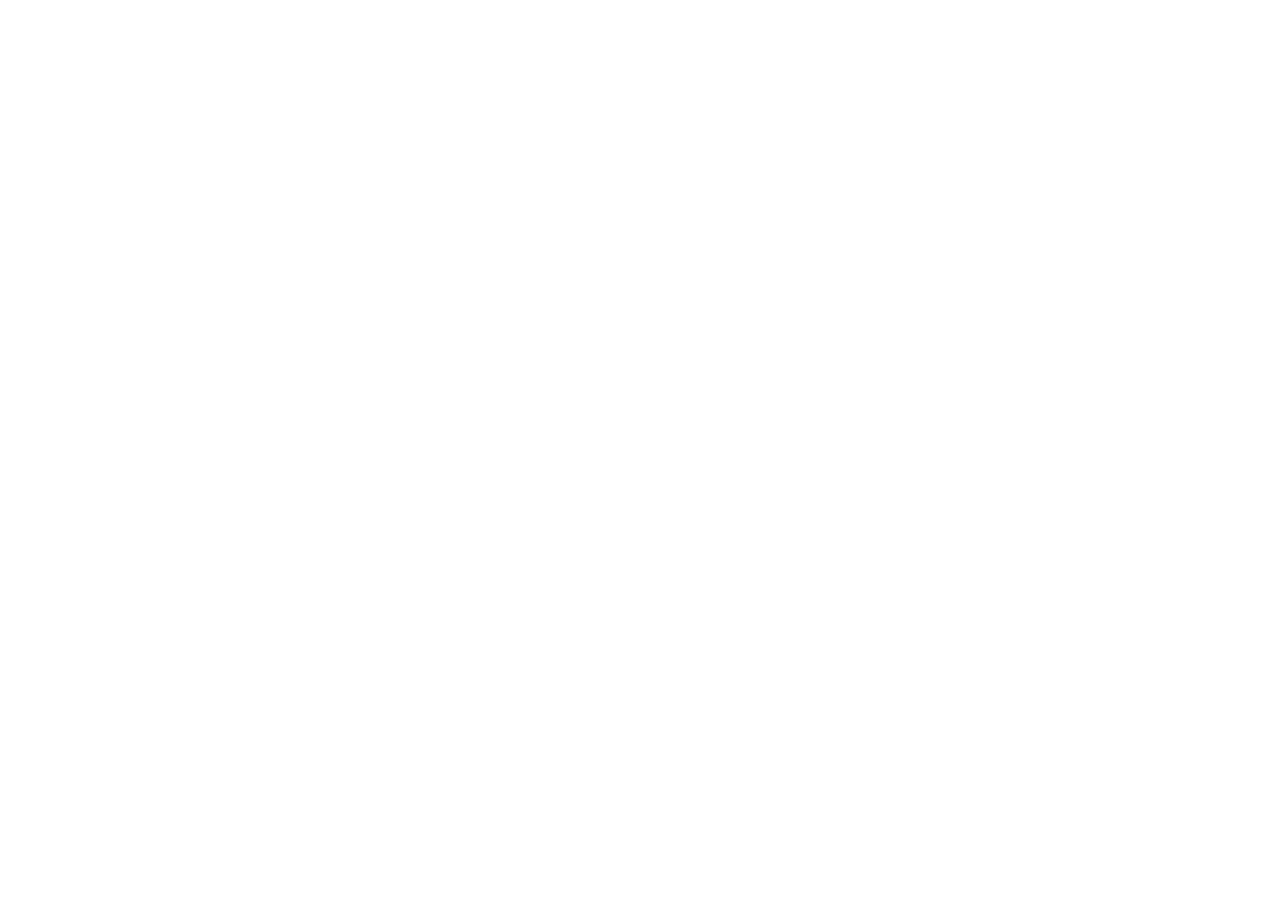
==== index.html @ ff3007a9 "adding css" ====
<!DOCTYPE html>
<html lang="en">
<head>
    <meta charset="UTF-8">
    <meta http-equiv="X-UA-Compatible" content="IE=edge">
    <meta name="viewport" content="width=device-width, initial-scale=1.0">
    <title>Landing</title>
    <link rel="stylesheet" href="style.css">
</head>
<body>
<!-- Section 1






































 -->

 <!-- Section 2




















































  -->
</body>
</html>
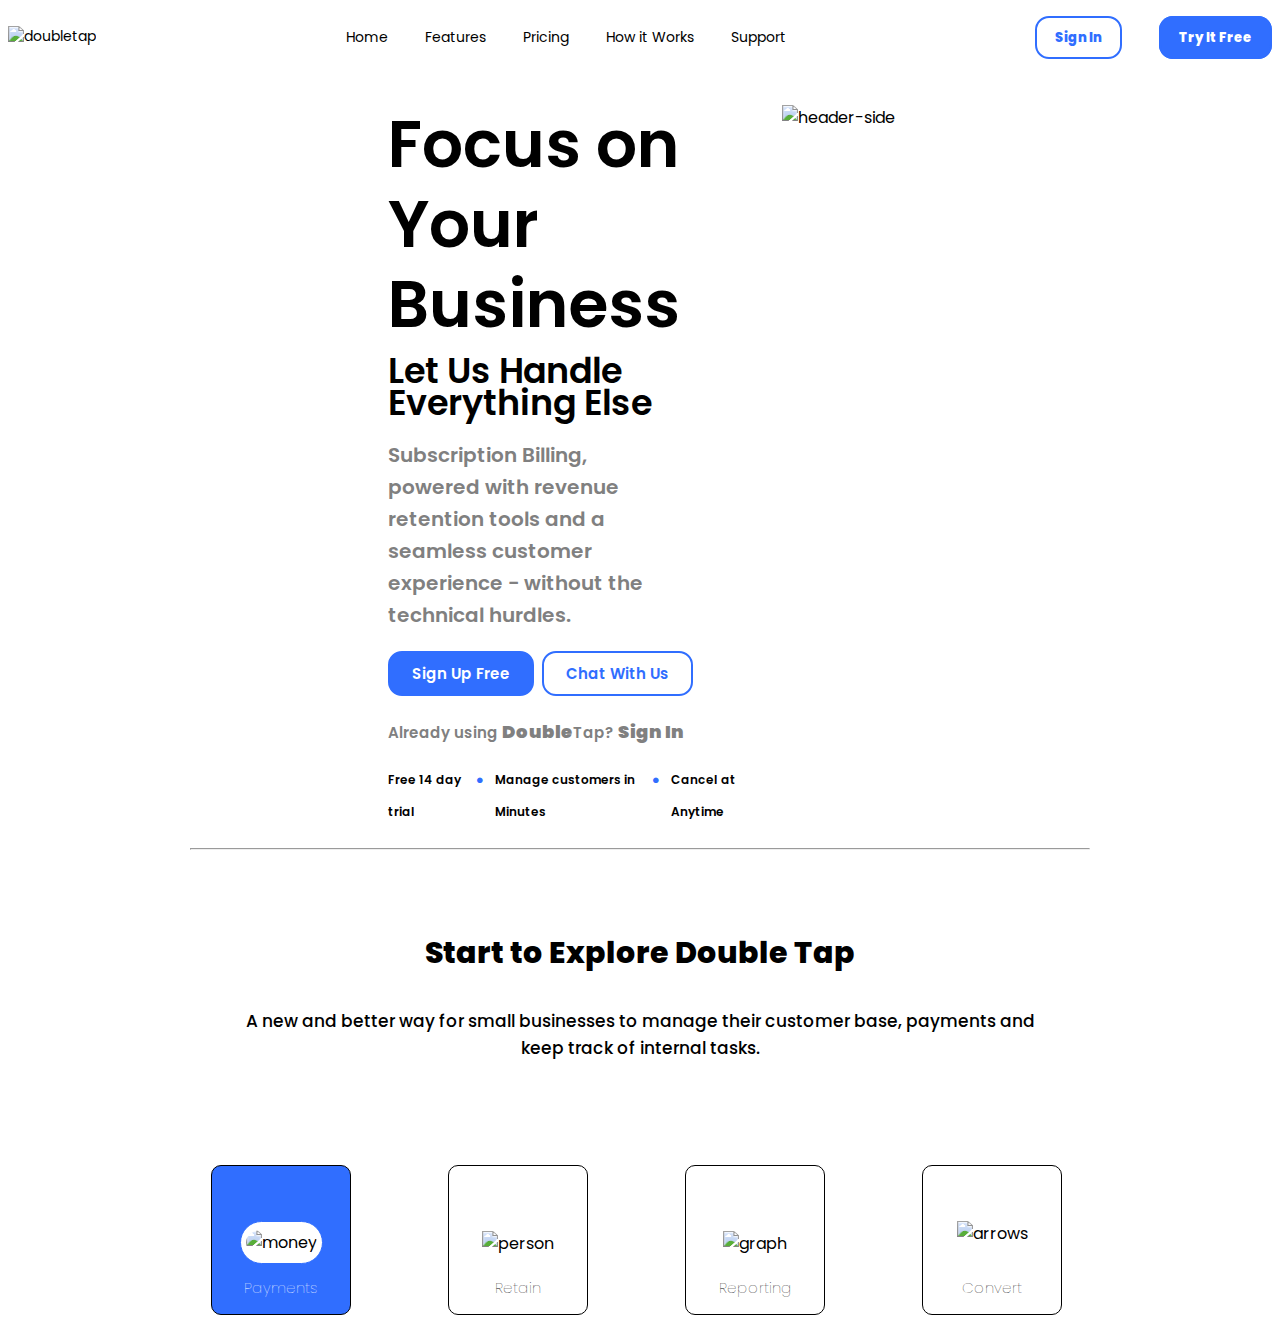
==== commit de80daf5: "Merge branch 'main' of https://github.com/AustinKobie/double_tap_crm" ====
--- a/index.html
+++ b/index.html
@@ -5,50 +5,73 @@
     <meta http-equiv="X-UA-Compatible" content="IE=edge">
     <meta name="viewport" content="width=device-width, initial-scale=1.0">
     <title>Landing</title>
-    <link rel="stylesheet" href="style.css">
+    <link rel="stylesheet" href="./main.css">
+    <link rel="preconnect" href="https://fonts.googleapis.com">
+    <link rel="preconnect" href="https://fonts.gstatic.com" crossorigin>
+    <link href="https://fonts.googleapis.com/css2?family=Poppins&display=swap" rel="stylesheet">
 </head>
 <body>
-<!-- Section 1
-
-
-
-
-
-
-
-
-
-
-
-
-
-
-
-
-
-
-
-
-
-
-
-
-
-
-
-
-
-
-
-
-
-
-
-
-
-
- -->
-
+    <header>
+        <ul class="nav-links nav-right">
+            <a href="#"><img src="./images_main/Logo.png" alt="doubletap"></a>
+        </ul>
+        <ul class="nav-links nav-center">
+            <li><a href="#">Home</a></li>
+            <li><a href="#">Features</a></li>
+            <li><a href="#">Pricing</a></li>
+            <li><a href="#">How it Works</a></li>
+            <li><a href="#">Support</a></li>
+        </ul>
+        <ul class="nav-links nav-right">
+            <li><a class ="btn btn2" href="./signin.html">Sign In</a></li>
+            <li><a class ="btn btn1" href="./signup.html">Try It Free</a></li>
+        </ul>
+    </header>
+        <section class="hero">
+            <div class="hero-content">
+                <h1>Focus on <br> Your Business</h1>
+                <p>Let Us Handle Everything Else</p>
+                <p class="sub">Subscription Billing, powered with revenue retention tools and a seamless customer experience - without the technical hurdles.</p>
+                <div class="btn-row">
+                    <a href="./signup.html" class="btn btn-dark">Sign Up Free</a>
+                    <a href="#" class="btn btn-white">Chat With Us</a>
+                </div>
+                <span>Already using</span>
+                <span class="double">Double<span>Tap?</span></span>
+                <a class="in" href="./signin.html">Sign In</a>
+                <div>
+                    <span class="free14">Free 14 day trial<span class="balls">&#x2022;</span>Manage customers in Minutes<span class="balls">&#x2022;</span>Cancel at Anytime</span>
+                </div>
+            </div>
+            <div class="hero-image">
+                <img src="./images_main/Header-Side.png" alt="header-side">
+            </div>
+        </section>
+        <hr class="linebreak">
+        <section class="features">
+            <div class="features-content">
+                <h2>Start to Explore Double Tap</h2>
+                <p>A new and better way for small businesses to manage their customer base, payments and keep track of internal tasks.</p>
+            </div>
+            <div class="features-cards">
+                <div class="features-card money">
+                    <img src="./images_main/Page-1.png" alt="money">
+                    <h3>Payments</h3>
+                </div>
+                <div class="features-card person">
+                    <img src="./images_main/Page-1.png" alt="person">
+                    <h3>Retain</h3>
+                </div>
+                <div class="features-card graph">
+                    <img src="./images_main/layer1.png" alt="graph">
+                    <h3>Reporting</h3>
+                </div>
+                <div class="features-card arrows">
+                    <img src="./images_main/upanddown opposite sidebyside updown directions two arrows.png" alt="arrows">
+                    <h3>Convert</h3>
+                </div>
+            </div>
+        </section>
  <!-- Section 2
 
 
--- a/main.css
+++ b/main.css
@@ -0,0 +1,308 @@
+*{
+    box-sizing: border-box;
+}
+
+/* 
+*Start Global Styling
+*/
+body{
+    font-family: 'Poppins', sans-serif;
+}
+
+a{
+    text-decoration: none;
+}
+
+img{
+    max-width: 100%;
+}
+
+.btn{
+    padding: 13px 22px;
+    font-size: 15px;
+    line-height: 15px;
+    font-weight: 600;
+    color: #306EFF;
+    border-radius: 14px;
+    border: 2px solid #306EFF;
+}
+
+.btn-dark{
+    background-color: #306EFF;
+    border-color: #306EFF;
+    color: #ffff;
+}
+/* 
+*End Global Styling
+*/
+
+ /* 
+ * Start Header Styling
+ */
+header{
+    display: flex;
+    align-items: center;
+    justify-content: space-between;
+    max-width: 1277px;
+    margin: 0 auto;
+}
+
+.nav-links{
+    display: flex;
+    padding-left: 0;
+    list-style-type: none;
+    gap: 37px;
+}
+
+.nav-links a{
+    font-size: 14px;
+    font-weight: 400;
+    line-height: 21px;
+    color: black;
+}
+
+.nav-links .btn{
+    font-size: 13px;
+    padding: 10px 18px;
+
+}
+
+.nav-links .btn1{
+    background-color: #306EFF;
+    color: white;
+    font-weight: 800;
+}
+
+.nav-links .btn2{
+    background-color: white;
+    color: #306EFF;
+    font-weight: 800;
+}
+/* 
+ * End Header Styling
+ */
+
+ /* 
+ * Start Hero Styling
+*/
+
+.hero{
+    max-width: 100%;
+    margin: 40px auto;
+    margin-left: 80px;
+    margin-bottom: 0px;
+    padding: 0px 200px 0px 300px;
+    display: flex;
+    align-items: top;
+    gap: 0px;
+}
+
+.hero-content{
+    max-width: 100%;
+}
+
+.hero h1{
+    font-size: 65px;
+    font-weight: 600;
+    line-height: 80px;
+    color: black;
+    margin-bottom: 10px;
+    margin-top: 0px;
+}
+
+.hero p{
+    font-size: 35px;
+    font-weight: 600;
+    line-height: 32px;
+    color: black;
+    margin-bottom: 20px;
+    margin-top: 0;
+    margin-right: 0px;
+}
+
+.hero .sub{
+    font-size: 20px;
+    font-weight: 600;
+    line-height: 32px;
+    color: grey;
+    margin: 0px 100px 20px 0px;
+}
+
+span {
+    font-size: 15px;
+    font-weight: 600;
+    line-height: 32px;
+    color: grey;
+    margin-bottom: 20px;
+    margin-top: 0;
+}
+
+.hero .double{
+    font-size: 18px;
+    font-weight: 900;
+    line-height: 32px;
+    color: grey;
+    margin-bottom: 20px;
+    margin-top: 0;
+    margin-right: 0px;
+    padding-right: 0px;
+}
+
+.hero .in{
+    font-size: 18px;
+    font-weight: 900;
+    line-height: 32px;
+    color: grey;
+    margin-bottom: 20px;
+    margin-top: 0;
+}
+
+.hero .btn-row{
+    display: flex;
+    gap: 8px;
+    margin-bottom: 20px;
+}
+
+.hero-image{
+    max-width: 100%;
+    width: 900px;
+    margin-right: 40px;
+}
+
+.hero .free14{
+    display: flex;
+    justify-content: flex-start;
+    text-decoration: none;
+    list-style-type: none;
+    margin-right: 20px;
+    font-size: 12px;
+    color: black;
+    margin-top: 15px;
+}
+
+.hero .balls{
+    color: #306EFF;
+    margin-right: 10px;
+    margin-left: 10px;
+    font-size: 20px;
+}
+@media (max-width: 1000px) {
+    .hero{
+        flex-direction: column-reverse;
+    }
+}
+/*
+ * End Hero Styling
+*/
+
+
+/* 
+* Start Features Styling
+*/
+.linebreak{
+    margin: auto;
+    width: 900px;
+    margin-bottom: 30px;
+}
+
+.features{
+    max-width: 1281px;
+    margin: 0 auto;
+}
+
+.features-content{
+    max-width: 800px;
+    margin: 69px auto 73px;
+}
+
+.features-content h2{
+    font-size: 30px;
+    line-height: 68px;
+    font-weight: 800;
+    color: black;
+    text-align: center;
+    margin-bottom: 21px;
+}
+.features-content p{
+    font-size: 17px;
+    line-height: 27px;
+    font-weight: 500;
+    text-align: center;
+    color: black;
+    max-width: 1000px;
+    margin: 0 auto;
+}
+
+.features-cards{
+    display: grid;
+    grid-template-columns: 1fr 1fr 1fr 1fr;
+    gap: 0px;
+    max-width: 75%;
+    margin: auto;
+}
+
+.features-card{
+    margin: 30px 45px 10px;
+    border-radius: 10px;
+    border: 1px solid black;
+    width: 140px;
+    height: 150px;
+    display: flex;
+    flex-direction: column;
+    align-items: center;
+    justify-content: flex-end;
+}
+
+.money{
+    background-color: #306EFF;
+}
+
+.person{
+    background-color: white;
+}
+
+.graph{
+    background-color: white;
+}
+
+.features-card h3{
+    font-size: 15px;
+    margin-top: 0px;
+    font-weight: 100;
+    color: black;
+    text-align: center;
+}
+
+.money h3 {
+    display: flex;
+    justify-content: center;
+    font-size: 15px;
+    color: white;
+    padding-top: 12px;
+}
+
+.features-card img {
+    padding-bottom: 20px;
+}
+
+.money img{
+    border: 1px solid #306EFF;
+    background-color: white;
+    padding: 8px 5px 8px 5px;
+    border-radius: 40px;
+}
+
+.arrows img{
+    margin-bottom: 10px;
+}
+
+
+@media (max-width: 400px) {
+    .features-cards{
+        display: flex;
+        flex-direction: column;
+    }
+}
+/* 
+* End Features Styling
+*/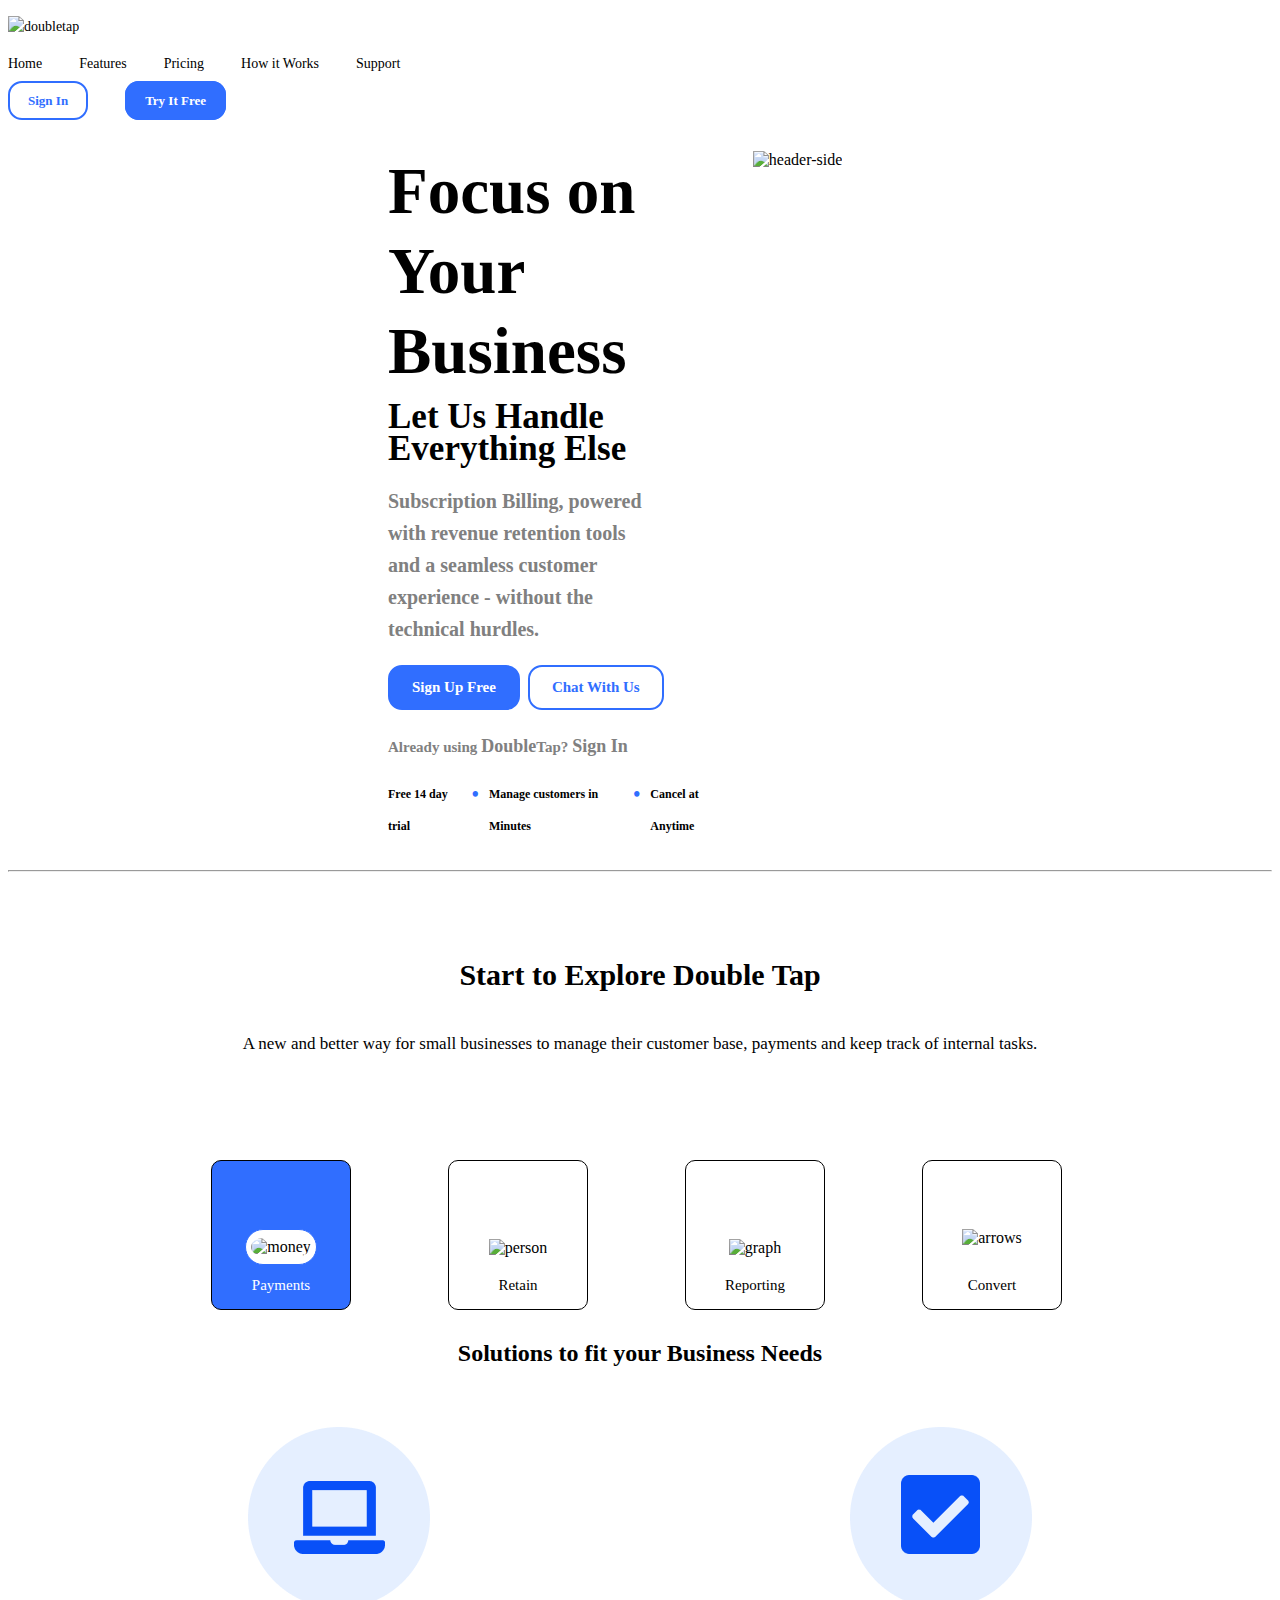
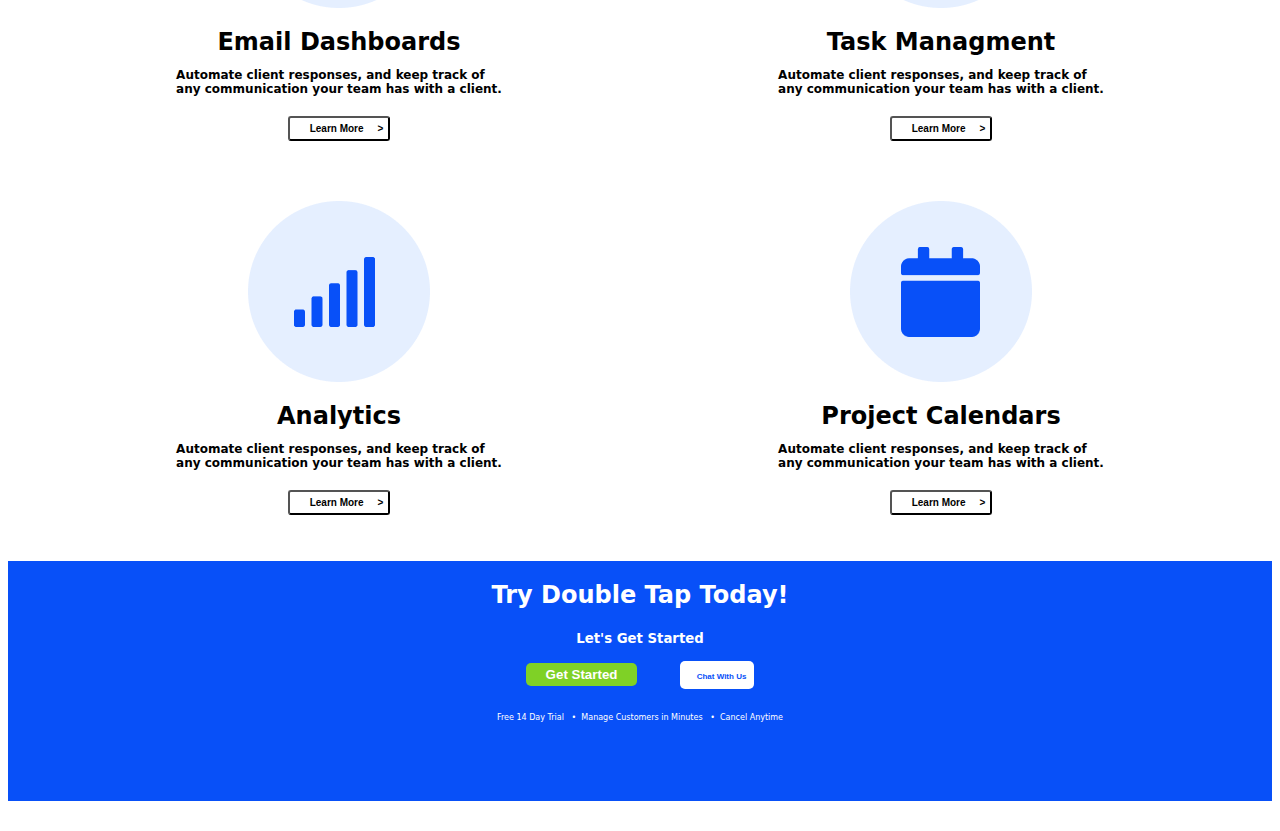
==== commit 451b5d99: "Merge pull request #2 from Hoytmelcher/main" ====
--- a/index.html
+++ b/index.html
@@ -1,15 +1,18 @@
 <!DOCTYPE html>
 <html lang="en">
+
 <head>
-    <meta charset="UTF-8">
-    <meta http-equiv="X-UA-Compatible" content="IE=edge">
-    <meta name="viewport" content="width=device-width, initial-scale=1.0">
-    <title>Landing</title>
-    <link rel="stylesheet" href="./main.css">
-    <link rel="preconnect" href="https://fonts.googleapis.com">
-    <link rel="preconnect" href="https://fonts.gstatic.com" crossorigin>
-    <link href="https://fonts.googleapis.com/css2?family=Poppins&display=swap" rel="stylesheet">
+  <meta charset="UTF-8">
+  <meta http-equiv="X-UA-Compatible" content="IE=edge">
+  <meta name="viewport" content="width=device-width, initial-scale=1.0">
+  <title>Landing</title>
+  <link rel="stylesheet" href="./main.css">
+  <link rel="stylesheet" href="https://cdnjs.cloudflare.com/ajax/libs/font-awesome/6.2.1/css/all.css" integrity="sha512-FA9cIbtlP61W0PRtX36P6CGRy0vZs0C2Uw26Q1cMmj3xwhftftymr0sj8/YeezDnRwL9wtWw8ZwtCiTDXlXGjQ==" crossorigin="anonymous" referrerpolicy="no-referrer" />
+  <link rel="preconnect" href="https://fonts.googleapis.com">
+  <link rel="preconnect" href="https://fonts.gstatic.com" crossorigin>
+  <link href="https://fonts.googleapis.com/css2?family=Poppins&display=swap" rel="stylesheet">
 </head>
+
 <body>
     <header>
         <ul class="nav-links nav-right">
@@ -74,7 +77,9 @@
         </section>
  <!-- Section 2
 
+ -->
 
+  <!-- Section 2
 
 
 
@@ -126,5 +131,67 @@
 
 
   -->
+<div class="lower-card">
+  <h2 class="solutions">Solutions to fit your Business Needs</h2>
+  <div class="card-grid">
+    <div class="card-item" class="item1">
+      <img src="./images_main/Vectorcomp.png" alt="" srcset="">
+        <h2>Email Dashboards</h2>
+        <p>Automate client responses, and keep track of <br> any communication your team has with a client.</p>
+        <button type="submit">Learn More &nbsp;&nbsp;&nbsp; ></button>
+      </source>
+    </div>
+    <div class="card-item" class="item2">
+      <img src="./images_main/Vectorcheck.png" alt="" srcset="">
+        <h2>Task Managment</h2>
+        <p>Automate client responses, and keep track of <br> any communication your team has with a client.</p>
+        <button type="submit">Learn More  &nbsp;&nbsp;&nbsp; ></button>
+      </source>
+    </div>
+    <div class="card-item" class="item3">
+      <img src="./images_main/Vectorbars.png" alt="" srcset="">
+        <h2>Analytics</h2>
+        <p>Automate client responses, and keep track of <br> any communication your team has with a client.</p>
+        <button type="submit" background-color="white">Learn More  &nbsp;&nbsp;&nbsp; ></button>
+      </source>
+    </div>
+    <div class="card-item" class="item4">
+      <img src="./images_main/Vectorcalendar.png" alt="" srcset="">
+        <h2>Project Calendars</h2>
+        <p>Automate client responses, and keep track of <br> any communication your team has with a client.</p>
+        <button type="submit">Learn More  &nbsp;&nbsp;&nbsp; ></button>
+      </source>
+    </div>
+  </div>
+</div>
+
+
+
+
+
+
+
+
+  <footer>
+    <div class="foot-box">
+      <h2 class="foot-element">Try Double Tap Today!</h2>
+      <h5 class="foot-element">Let's Get Started</h5>
+      <div>
+        <a class="foot-element" href="./signup.html">
+          <button class="get-started" type="submit">Get Started</button>
+        </a>
+        <a class="foot-element" href="#">
+          <button class="chat-us" type="submit"><i class="fa-solid fa-comment-dots"></i> &nbsp;&nbsp; Chat With Us</button>
+        </a>
+      </div>
+      <p class="foot-element">
+        <a href="#">Free 14 Day Trial &nbsp; &#x2022</a>
+        <a href="#">Manage Customers in Minutes &nbsp; &#x2022</a>
+        <a href="#">Cancel Anytime</a>
+      </p>
+      </ul>
+    </div>
+  </Footer>
 </body>
+
 </html>--- a/main.css
+++ b/main.css
@@ -2,7 +2,6 @@
     box-sizing: border-box;
 }
 
-/* 
 *Start Global Styling
 */
 body{
@@ -12,7 +11,6 @@
 a{
     text-decoration: none;
 }
-
 img{
     max-width: 100%;
 }
@@ -32,11 +30,7 @@
     border-color: #306EFF;
     color: #ffff;
 }
-/* 
-*End Global Styling
-*/
-
- /* 
+
  * Start Header Styling
  */
 header{
@@ -60,6 +54,10 @@
     line-height: 21px;
     color: black;
 }
+.nav-links .btn{
+    font-size: 13px;
+    padding: 10px 18px;
+}
 
 .nav-links .btn{
     font-size: 13px;
@@ -78,13 +76,6 @@
     color: #306EFF;
     font-weight: 800;
 }
-/* 
- * End Header Styling
- */
-
- /* 
- * Start Hero Styling
-*/
 
 .hero{
     max-width: 100%;
@@ -101,6 +92,11 @@
     max-width: 100%;
 }
 
+
+.hero-content{
+    max-width: 100%;
+}
+
 .hero h1{
     font-size: 65px;
     font-weight: 600;
@@ -195,8 +191,6 @@
  * End Hero Styling
 */
 
-
-/* 
 * Start Features Styling
 */
 .linebreak{
@@ -223,6 +217,7 @@
     text-align: center;
     margin-bottom: 21px;
 }
+
 .features-content p{
     font-size: 17px;
     line-height: 27px;
@@ -256,6 +251,17 @@
 .money{
     background-color: #306EFF;
 }
+.person{
+    background-color: white;
+}
+.graph{
+    background-color: white;
+}
+
+
+.money{
+    background-color: #306EFF;
+}
 
 .person{
     background-color: white;
@@ -285,6 +291,11 @@
     padding-bottom: 20px;
 }
 
+
+.features-card img {
+    padding-bottom: 20px;
+}
+
 .money img{
     border: 1px solid #306EFF;
     background-color: white;
@@ -296,6 +307,10 @@
     margin-bottom: 10px;
 }
 
+
+.arrows img{
+    margin-bottom: 10px;
+}
 
 @media (max-width: 400px) {
     .features-cards{
@@ -303,6 +318,153 @@
         flex-direction: column;
     }
 }
+
+
+
+body {
+    position: relative;
+    min-height: 100vh;
+}
+
+
+.solutions {
+    display: flex;
+    justify-content: center;
+}
+
+.card-grid {
+    display: grid;
+    grid-template-columns: 1fr 1fr;
+   grid-template-rows: auto;
+    justify-items: center;
+    margin: 30px;
+    padding-bottom: 16rem;
+}
+
+
+.card-item {
+    display: grid;
+    grid-template-columns: 1fr;
+    grid-template-rows: auto;
+    justify-items: center;
+    margin: 30px;
+    font-family: system-ui, -apple-system, BlinkMacSystemFont, 'Segoe UI', Roboto, Oxygen, Ubuntu, Cantarell, 'Open Sans', 'Helvetica Neue', sans-serif;
+
+}
+
+.card-item p {
+    font-size: 12px;
+    font-weight: 750;
+    margin-top: 2px;
+    padding-top: 2px;
+    margin-bottom: 20px;
+}
+
+.card-item h2 {
+    margin-bottom: 8px
+}
+
+.card-item button {
+    background-color: white;
+    font-size: 10px;
+    font-weight: 700;
+    padding: 5px;
+    padding-left: 20px;
+    border-radius: 3px;
+}
+
+
+
+
+@media (max-width:1000px) {
+    .card-grid {
+        display: grid;
+        grid-template-columns: 1fr;
+        grid-template-rows: auto;
+        justify-items: center;
+    }
+    
+    
+}
+
+
+
+
+
+
+
+
+
+
+
+
+
+
+
+footer {
+    background-color: #0850f8;
+    color: white;
+    position: absolute;
+    bottom: 0;
+    left: 0;
+    right: 0;
+    font-family: system-ui, -apple-system, BlinkMacSystemFont, 'Segoe UI', Roboto, Oxygen, Ubuntu, Cantarell, 'Open Sans', 'Helvetica Neue', sans-serif;
+    height: 15rem;
+}
+
+footer h2 {
+    padding: 0;
+    margin-bottom: 0px;
+}
+
+footer h5 {
+    padding: 0px;
+    margin-bottom: 15px;
+}
+
+
+footer a {
+    color: white;
+    text-decoration: none;
+    font-size: 8px;
+    font-weight: 100;
+}
+
+.foot-box {
+    display: flex;
+    justify-content: center;
+    align-items: center;
+    flex-direction: column;
+}
+
+.get-started {
+    background-color: #7fd126;
+    font-weight: 600;
+    color: white;
+    padding: 4px;
+    padding-left: 20px;
+    padding-right: 20px;
+    margin-right: 40px;
+    border-radius: 5px;
+    border: none;
+}
+
+.chat-us {
+    background-color: white;
+    color: #0850f8;
+    font-weight: 800;
+    font-size: 8px;
+    padding: 7px;
+    padding-right: 8px;
+    border-radius: 5px;
+    border: none;
+    padding-left: 10px;
+}
+
+.chat-us i{
+    font-size: 12px;
+}
+
 /* 
 * End Features Styling
-*/+*/
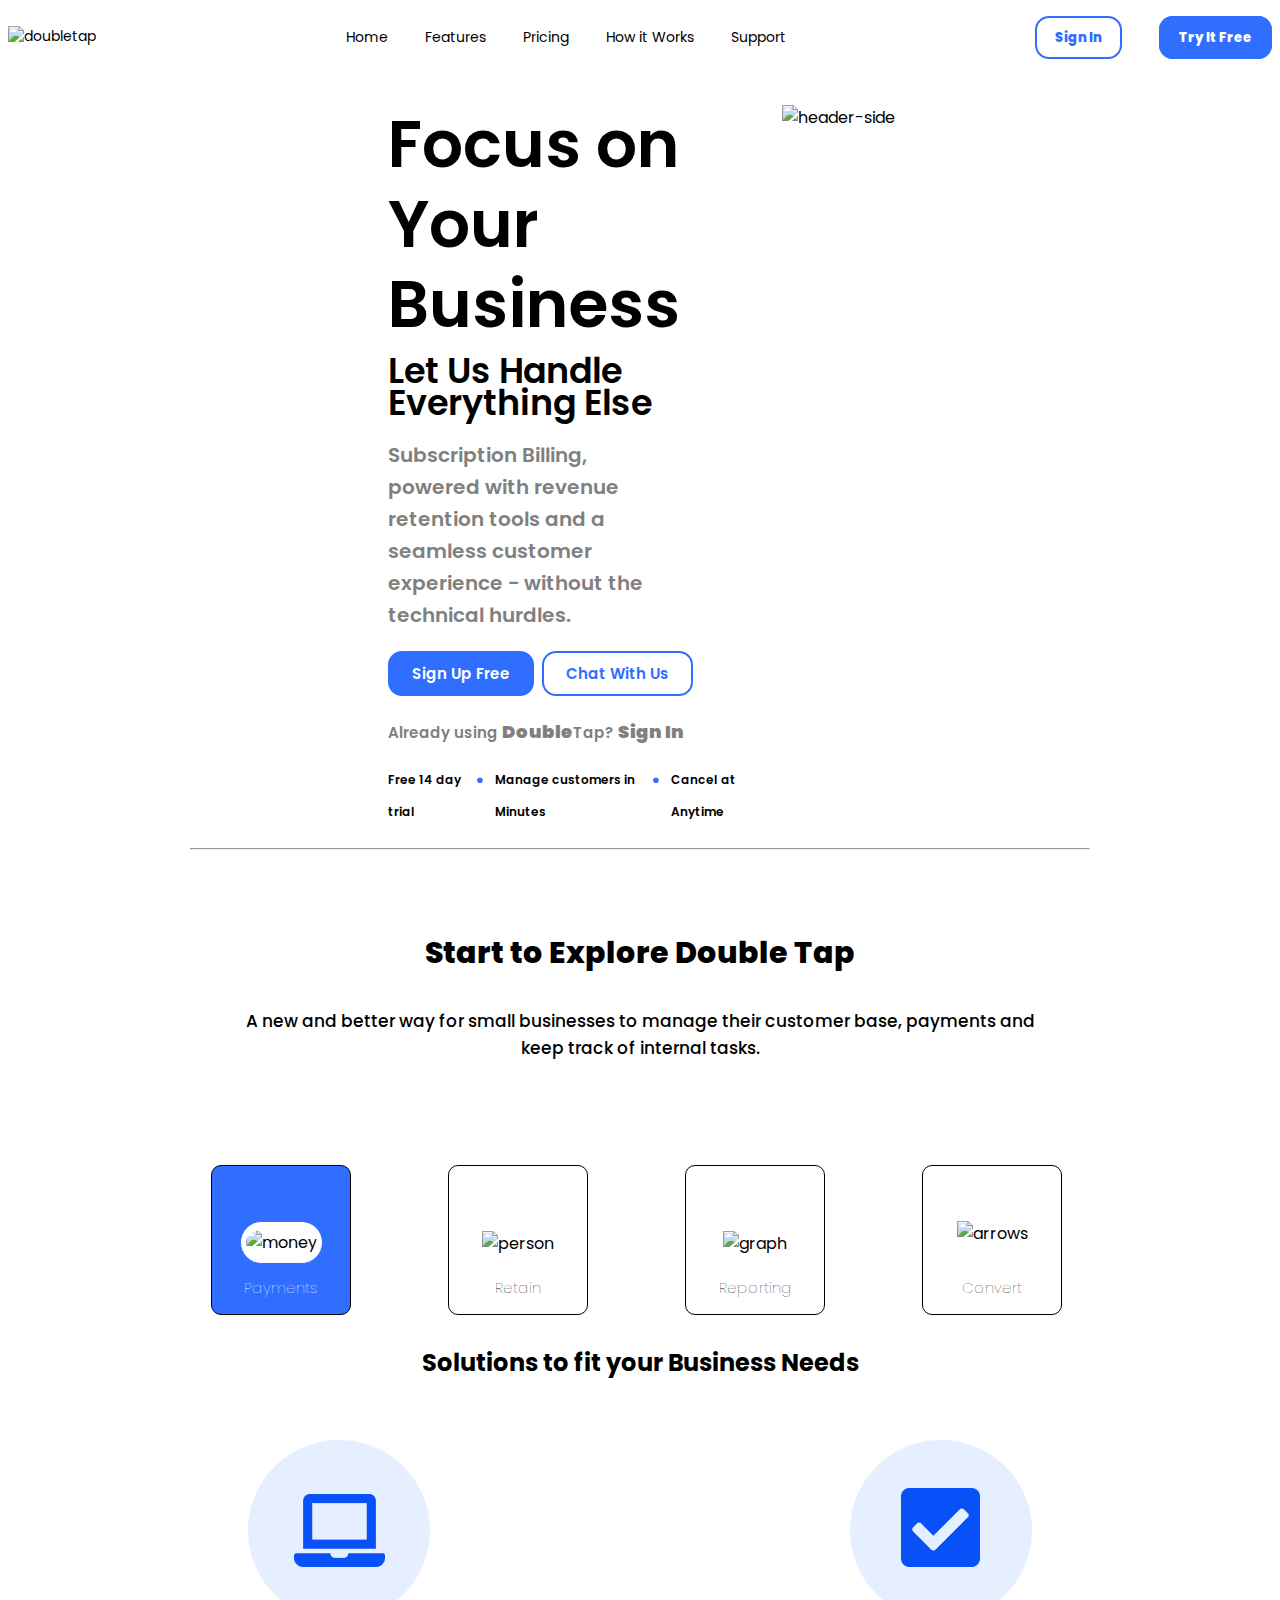
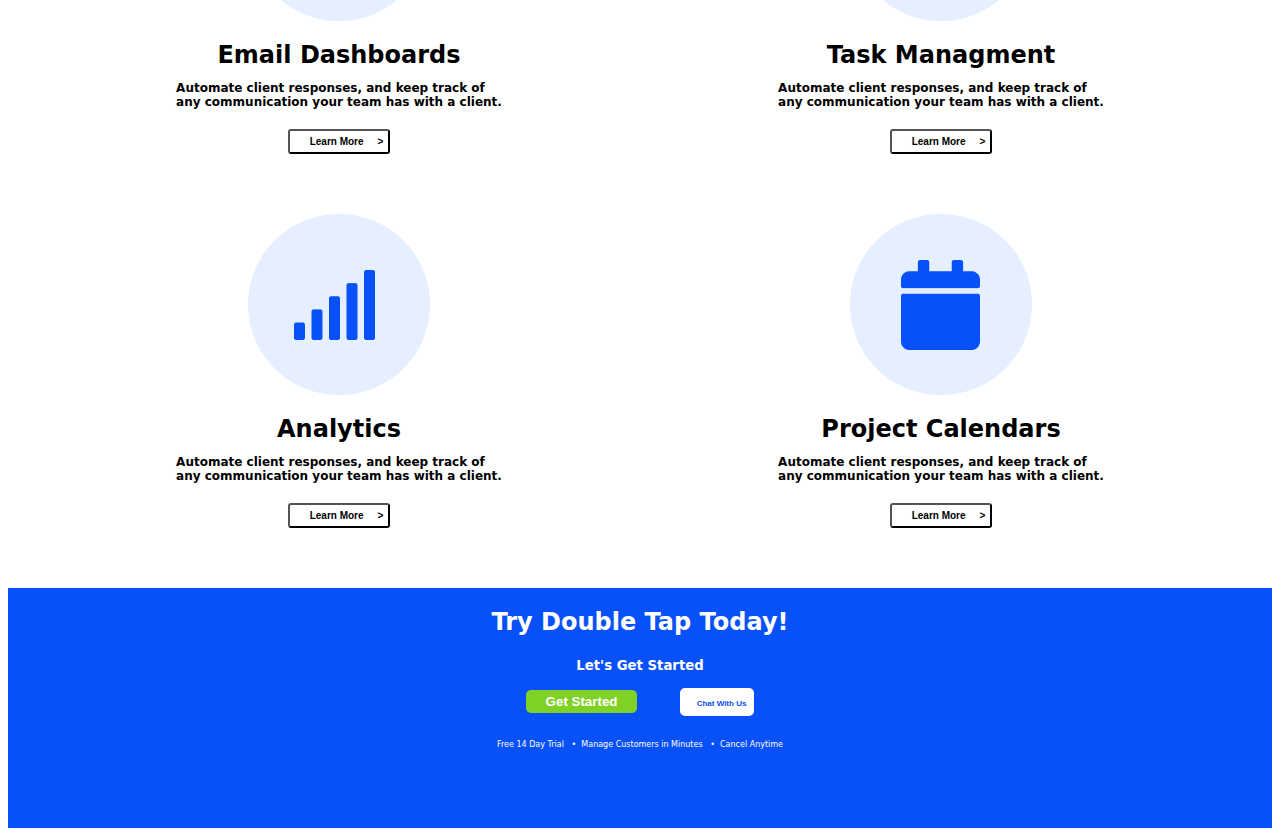
==== commit dc433348: "update_to_sigin_in" ====
--- a/index.html
+++ b/index.html
@@ -2,15 +2,17 @@
 <html lang="en">
 
 <head>
-  <meta charset="UTF-8">
-  <meta http-equiv="X-UA-Compatible" content="IE=edge">
-  <meta name="viewport" content="width=device-width, initial-scale=1.0">
-  <title>Landing</title>
-  <link rel="stylesheet" href="./main.css">
-  <link rel="stylesheet" href="https://cdnjs.cloudflare.com/ajax/libs/font-awesome/6.2.1/css/all.css" integrity="sha512-FA9cIbtlP61W0PRtX36P6CGRy0vZs0C2Uw26Q1cMmj3xwhftftymr0sj8/YeezDnRwL9wtWw8ZwtCiTDXlXGjQ==" crossorigin="anonymous" referrerpolicy="no-referrer" />
-  <link rel="preconnect" href="https://fonts.googleapis.com">
-  <link rel="preconnect" href="https://fonts.gstatic.com" crossorigin>
-  <link href="https://fonts.googleapis.com/css2?family=Poppins&display=swap" rel="stylesheet">
+    <meta charset="UTF-8">
+    <meta http-equiv="X-UA-Compatible" content="IE=edge">
+    <meta name="viewport" content="width=device-width, initial-scale=1.0">
+    <title>Landing</title>
+    <link rel="stylesheet" href="./main.css">
+    <link rel="preconnect" href="https://fonts.googleapis.com">
+    <link rel="preconnect" href="https://fonts.gstatic.com" crossorigin>
+    <link href="https://fonts.googleapis.com/css2?family=Poppins&display=swap" rel="stylesheet">
+    <link rel="stylesheet" href="https://cdnjs.cloudflare.com/ajax/libs/font-awesome/6.2.1/css/all.css"
+        integrity="sha512-FA9cIbtlP61W0PRtX36P6CGRy0vZs0C2Uw26Q1cMmj3xwhftftymr0sj8/YeezDnRwL9wtWw8ZwtCiTDXlXGjQ=="
+        crossorigin="anonymous" referrerpolicy="no-referrer" />
 </head>
 
 <body>
@@ -26,172 +28,113 @@
             <li><a href="#">Support</a></li>
         </ul>
         <ul class="nav-links nav-right">
-            <li><a class ="btn btn2" href="./signin.html">Sign In</a></li>
-            <li><a class ="btn btn1" href="./signup.html">Try It Free</a></li>
+            <li><a class="btn btn2" href="./signin.html">Sign In</a></li>
+            <li><a class="btn btn1" href="./signup.html">Try It Free</a></li>
         </ul>
     </header>
-        <section class="hero">
-            <div class="hero-content">
-                <h1>Focus on <br> Your Business</h1>
-                <p>Let Us Handle Everything Else</p>
-                <p class="sub">Subscription Billing, powered with revenue retention tools and a seamless customer experience - without the technical hurdles.</p>
-                <div class="btn-row">
-                    <a href="./signup.html" class="btn btn-dark">Sign Up Free</a>
-                    <a href="#" class="btn btn-white">Chat With Us</a>
-                </div>
-                <span>Already using</span>
-                <span class="double">Double<span>Tap?</span></span>
-                <a class="in" href="./signin.html">Sign In</a>
-                <div>
-                    <span class="free14">Free 14 day trial<span class="balls">&#x2022;</span>Manage customers in Minutes<span class="balls">&#x2022;</span>Cancel at Anytime</span>
-                </div>
+    <section class="hero">
+        <div class="hero-content">
+            <h1>Focus on <br> Your Business</h1>
+            <p>Let Us Handle Everything Else</p>
+            <p class="sub">Subscription Billing, powered with revenue retention tools and a seamless customer experience
+                - without the technical hurdles.</p>
+            <div class="btn-row">
+                <a href="./signup.html" class="btn btn-dark">Sign Up Free</a>
+                <a href="#" class="btn btn-white">Chat With Us</a>
             </div>
-            <div class="hero-image">
-                <img src="./images_main/Header-Side.png" alt="header-side">
+            <span>Already using</span>
+            <span class="double">Double<span>Tap?</span></span>
+            <a class="in" href="./signin.html">Sign In</a>
+            <div>
+                <span class="free14">Free 14 day trial<span class="balls">&#x2022;</span>Manage customers in
+                    Minutes<span class="balls">&#x2022;</span>Cancel at Anytime</span>
             </div>
-        </section>
-        <hr class="linebreak">
-        <section class="features">
-            <div class="features-content">
-                <h2>Start to Explore Double Tap</h2>
-                <p>A new and better way for small businesses to manage their customer base, payments and keep track of internal tasks.</p>
+        </div>
+        <div class="hero-image">
+            <img src="./images_main/Header-Side.png" alt="header-side">
+        </div>
+    </section>
+    <hr class="linebreak">
+    <section class="features">
+        <div class="features-content">
+            <h2>Start to Explore Double Tap</h2>
+            <p>A new and better way for small businesses to manage their customer base, payments and keep track of
+                internal tasks.</p>
+        </div>
+        <div class="features-cards">
+            <div class="features-card money">
+                <img src="./images_main/Page-1.png" alt="money">
+                <h3>Payments</h3>
             </div>
-            <div class="features-cards">
-                <div class="features-card money">
-                    <img src="./images_main/Page-1.png" alt="money">
-                    <h3>Payments</h3>
-                </div>
-                <div class="features-card person">
-                    <img src="./images_main/Page-1.png" alt="person">
-                    <h3>Retain</h3>
-                </div>
-                <div class="features-card graph">
-                    <img src="./images_main/layer1.png" alt="graph">
-                    <h3>Reporting</h3>
-                </div>
-                <div class="features-card arrows">
-                    <img src="./images_main/upanddown opposite sidebyside updown directions two arrows.png" alt="arrows">
-                    <h3>Convert</h3>
-                </div>
+            <div class="features-card person">
+                <img src="./images_main/Page-1.png" alt="person">
+                <h3>Retain</h3>
             </div>
-        </section>
- <!-- Section 2
+            <div class="features-card graph">
+                <img src="./images_main/layer1.png" alt="graph">
+                <h3>Reporting</h3>
+            </div>
+            <div class="features-card arrows">
+                <img src="./images_main/upanddown opposite sidebyside updown directions two arrows.png" alt="arrows">
+                <h3>Convert</h3>
+            </div>
+        </div>
+    </section>
+    <div class="lower-card">
+        <h2 class="solutions">Solutions to fit your Business Needs</h2>
+        <div class="card-grid">
+            <div class="card-item" class="item1">
+                <img src="./images_main/Vectorcomp.png" alt="" srcset="">
+                <h2>Email Dashboards</h2>
+                <p>Automate client responses, and keep track of <br> any communication your team has with a client.</p>
+                <button type="submit">Learn More &nbsp;&nbsp;&nbsp; ></button>
+                </source>
+            </div>
+            <div class="card-item" class="item2">
+                <img src="./images_main/Vectorcheck.png" alt="" srcset="">
+                <h2>Task Managment</h2>
+                <p>Automate client responses, and keep track of <br> any communication your team has with a client.</p>
+                <button type="submit">Learn More &nbsp;&nbsp;&nbsp; ></button>
+                </source>
+            </div>
+            <div class="card-item" class="item3">
+                <img src="./images_main/Vectorbars.png" alt="" srcset="">
+                <h2>Analytics</h2>
+                <p>Automate client responses, and keep track of <br> any communication your team has with a client.</p>
+                <button type="submit" background-color="white">Learn More &nbsp;&nbsp;&nbsp; ></button>
+                </source>
+            </div>
+            <div class="card-item" class="item4">
+                <img src="./images_main/Vectorcalendar.png" alt="" srcset="">
+                <h2>Project Calendars</h2>
+                <p>Automate client responses, and keep track of <br> any communication your team has with a client.</p>
+                <button type="submit">Learn More &nbsp;&nbsp;&nbsp; ></button>
+                </source>
+            </div>
+        </div>
+    </div>
 
- -->
-
-  <!-- Section 2
-
-
-
-
-
-
-
-
-
-
-
-
-
-
-
-
-
-
-
-
-
-
-
-
-
-
-
-
-
-
-
-
-
-
-
-
-
-
-
-
-
-
-
-
-
-
-
-
-
-
-  -->
-<div class="lower-card">
-  <h2 class="solutions">Solutions to fit your Business Needs</h2>
-  <div class="card-grid">
-    <div class="card-item" class="item1">
-      <img src="./images_main/Vectorcomp.png" alt="" srcset="">
-        <h2>Email Dashboards</h2>
-        <p>Automate client responses, and keep track of <br> any communication your team has with a client.</p>
-        <button type="submit">Learn More &nbsp;&nbsp;&nbsp; ></button>
-      </source>
+</body>
+<footer>
+    <div class="foot-box">
+        <h2 class="foot-element">Try Double Tap Today!</h2>
+        <h5 class="foot-element">Let's Get Started</h5>
+        <div>
+            <a class="foot-element" href="./signup.html">
+                <button class="get-started" type="submit">Get Started</button>
+            </a>
+            <a class="foot-element" href="#">
+                <button class="chat-us" type="submit"><i class="fa-solid fa-comment-dots"></i> &nbsp;&nbsp; Chat
+                    With Us</button>
+            </a>
+        </div>
+        <p class="foot-element">
+            <a href="#">Free 14 Day Trial &nbsp; &#x2022</a>
+            <a href="#">Manage Customers in Minutes &nbsp; &#x2022</a>
+            <a href="#">Cancel Anytime</a>
+        </p>
+        </ul>
     </div>
-    <div class="card-item" class="item2">
-      <img src="./images_main/Vectorcheck.png" alt="" srcset="">
-        <h2>Task Managment</h2>
-        <p>Automate client responses, and keep track of <br> any communication your team has with a client.</p>
-        <button type="submit">Learn More  &nbsp;&nbsp;&nbsp; ></button>
-      </source>
-    </div>
-    <div class="card-item" class="item3">
-      <img src="./images_main/Vectorbars.png" alt="" srcset="">
-        <h2>Analytics</h2>
-        <p>Automate client responses, and keep track of <br> any communication your team has with a client.</p>
-        <button type="submit" background-color="white">Learn More  &nbsp;&nbsp;&nbsp; ></button>
-      </source>
-    </div>
-    <div class="card-item" class="item4">
-      <img src="./images_main/Vectorcalendar.png" alt="" srcset="">
-        <h2>Project Calendars</h2>
-        <p>Automate client responses, and keep track of <br> any communication your team has with a client.</p>
-        <button type="submit">Learn More  &nbsp;&nbsp;&nbsp; ></button>
-      </source>
-    </div>
-  </div>
-</div>
-
-
-
-
-
-
-
-
-  <footer>
-    <div class="foot-box">
-      <h2 class="foot-element">Try Double Tap Today!</h2>
-      <h5 class="foot-element">Let's Get Started</h5>
-      <div>
-        <a class="foot-element" href="./signup.html">
-          <button class="get-started" type="submit">Get Started</button>
-        </a>
-        <a class="foot-element" href="#">
-          <button class="chat-us" type="submit"><i class="fa-solid fa-comment-dots"></i> &nbsp;&nbsp; Chat With Us</button>
-        </a>
-      </div>
-      <p class="foot-element">
-        <a href="#">Free 14 Day Trial &nbsp; &#x2022</a>
-        <a href="#">Manage Customers in Minutes &nbsp; &#x2022</a>
-        <a href="#">Cancel Anytime</a>
-      </p>
-      </ul>
-    </div>
-  </Footer>
-</body>
+</footer>
 
 </html>--- a/main.css
+++ b/main.css
@@ -1,21 +1,23 @@
-*{
+* {
     box-sizing: border-box;
 }
 
+/*
 *Start Global Styling
 */
-body{
+body {
     font-family: 'Poppins', sans-serif;
 }
 
-a{
+a {
     text-decoration: none;
 }
-img{
+
+img {
     max-width: 100%;
 }
 
-.btn{
+.btn {
     padding: 13px 22px;
     font-size: 15px;
     line-height: 15px;
@@ -25,15 +27,21 @@
     border: 2px solid #306EFF;
 }
 
-.btn-dark{
+.btn-dark {
     background-color: #306EFF;
     border-color: #306EFF;
     color: #ffff;
 }
 
+/*
+*End Global Styling
+*/
+
+/*
  * Start Header Styling
  */
-header{
+ 
+header {
     display: flex;
     align-items: center;
     justify-content: space-between;
@@ -41,43 +49,45 @@
     margin: 0 auto;
 }
 
-.nav-links{
+.nav-links {
     display: flex;
     padding-left: 0;
     list-style-type: none;
     gap: 37px;
 }
 
-.nav-links a{
+.nav-links a {
     font-size: 14px;
     font-weight: 400;
     line-height: 21px;
     color: black;
 }
-.nav-links .btn{
+
+.nav-links .btn {
     font-size: 13px;
     padding: 10px 18px;
 }
 
-.nav-links .btn{
-    font-size: 13px;
-    padding: 10px 18px;
-
-}
-
-.nav-links .btn1{
+.nav-links .btn1 {
     background-color: #306EFF;
     color: white;
     font-weight: 800;
 }
 
-.nav-links .btn2{
+.nav-links .btn2 {
     background-color: white;
     color: #306EFF;
     font-weight: 800;
 }
 
-.hero{
+/*
+ * End Header Styling
+ */
+
+/*
+ * Start Hero Styling
+*/
+.hero {
     max-width: 100%;
     margin: 40px auto;
     margin-left: 80px;
@@ -88,16 +98,11 @@
     gap: 0px;
 }
 
-.hero-content{
+.hero-content {
     max-width: 100%;
 }
 
-
-.hero-content{
-    max-width: 100%;
-}
-
-.hero h1{
+.hero h1 {
     font-size: 65px;
     font-weight: 600;
     line-height: 80px;
@@ -106,7 +111,7 @@
     margin-top: 0px;
 }
 
-.hero p{
+.hero p {
     font-size: 35px;
     font-weight: 600;
     line-height: 32px;
@@ -116,7 +121,7 @@
     margin-right: 0px;
 }
 
-.hero .sub{
+.hero .sub {
     font-size: 20px;
     font-weight: 600;
     line-height: 32px;
@@ -133,7 +138,7 @@
     margin-top: 0;
 }
 
-.hero .double{
+.hero .double {
     font-size: 18px;
     font-weight: 900;
     line-height: 32px;
@@ -144,7 +149,7 @@
     padding-right: 0px;
 }
 
-.hero .in{
+.hero .in {
     font-size: 18px;
     font-weight: 900;
     line-height: 32px;
@@ -153,19 +158,19 @@
     margin-top: 0;
 }
 
-.hero .btn-row{
+.hero .btn-row {
     display: flex;
     gap: 8px;
     margin-bottom: 20px;
 }
 
-.hero-image{
+.hero-image {
     max-width: 100%;
     width: 900px;
     margin-right: 40px;
 }
 
-.hero .free14{
+.hero .free14 {
     display: flex;
     justify-content: flex-start;
     text-decoration: none;
@@ -176,40 +181,43 @@
     margin-top: 15px;
 }
 
-.hero .balls{
+.hero .balls {
     color: #306EFF;
     margin-right: 10px;
     margin-left: 10px;
     font-size: 20px;
 }
+
 @media (max-width: 1000px) {
-    .hero{
+    .hero {
         flex-direction: column-reverse;
     }
 }
+
 /*
  * End Hero Styling
 */
+/*
 
 * Start Features Styling
 */
-.linebreak{
+.linebreak {
     margin: auto;
     width: 900px;
     margin-bottom: 30px;
 }
 
-.features{
+.features {
     max-width: 1281px;
     margin: 0 auto;
 }
 
-.features-content{
+.features-content {
     max-width: 800px;
     margin: 69px auto 73px;
 }
 
-.features-content h2{
+.features-content h2 {
     font-size: 30px;
     line-height: 68px;
     font-weight: 800;
@@ -218,7 +226,7 @@
     margin-bottom: 21px;
 }
 
-.features-content p{
+.features-content p {
     font-size: 17px;
     line-height: 27px;
     font-weight: 500;
@@ -228,7 +236,7 @@
     margin: 0 auto;
 }
 
-.features-cards{
+.features-cards {
     display: grid;
     grid-template-columns: 1fr 1fr 1fr 1fr;
     gap: 0px;
@@ -236,7 +244,7 @@
     margin: auto;
 }
 
-.features-card{
+.features-card {
     margin: 30px 45px 10px;
     border-radius: 10px;
     border: 1px solid black;
@@ -248,30 +256,19 @@
     justify-content: flex-end;
 }
 
-.money{
+.money {
     background-color: #306EFF;
 }
-.person{
-    background-color: white;
-}
-.graph{
-    background-color: white;
-}
-
-
-.money{
-    background-color: #306EFF;
-}
-
-.person{
-    background-color: white;
-}
-
-.graph{
-    background-color: white;
-}
-
-.features-card h3{
+
+.person {
+    background-color: white;
+}
+
+.graph {
+    background-color: white;
+}
+
+.features-card h3 {
     font-size: 15px;
     margin-top: 0px;
     font-weight: 100;
@@ -291,34 +288,27 @@
     padding-bottom: 20px;
 }
 
-
-.features-card img {
-    padding-bottom: 20px;
-}
-
-.money img{
+.money img {
     border: 1px solid #306EFF;
     background-color: white;
     padding: 8px 5px 8px 5px;
     border-radius: 40px;
 }
 
-.arrows img{
+.arrows img {
     margin-bottom: 10px;
 }
 
-
-.arrows img{
-    margin-bottom: 10px;
-}
-
 @media (max-width: 400px) {
-    .features-cards{
+    .features-cards {
         display: flex;
         flex-direction: column;
     }
 }
 
+/*
+* End Features Styling
+*/
 
 
 body {
@@ -326,7 +316,6 @@
     min-height: 100vh;
 }
 
-
 .solutions {
     display: flex;
     justify-content: center;
@@ -335,12 +324,11 @@
 .card-grid {
     display: grid;
     grid-template-columns: 1fr 1fr;
-   grid-template-rows: auto;
+    grid-template-rows: auto;
     justify-items: center;
     margin: 30px;
-    padding-bottom: 16rem;
-}
-
+    /* padding-bottom: 16rem; */
+}
 
 .card-item {
     display: grid;
@@ -349,7 +337,6 @@
     justify-items: center;
     margin: 30px;
     font-family: system-ui, -apple-system, BlinkMacSystemFont, 'Segoe UI', Roboto, Oxygen, Ubuntu, Cantarell, 'Open Sans', 'Helvetica Neue', sans-serif;
-
 }
 
 .card-item p {
@@ -372,9 +359,6 @@
     padding-left: 20px;
     border-radius: 3px;
 }
-
-
-
 
 @media (max-width:1000px) {
     .card-grid {
@@ -383,28 +367,11 @@
         grid-template-rows: auto;
         justify-items: center;
     }
-    
-    
-}
-
-
-
-
-
-
-
-
-
-
-
-
-
-
+}
 
 footer {
-    background-color: #0850f8;
+    background-color: #0850F8;
     color: white;
-    position: absolute;
     bottom: 0;
     left: 0;
     right: 0;
@@ -422,7 +389,6 @@
     margin-bottom: 15px;
 }
 
-
 footer a {
     color: white;
     text-decoration: none;
@@ -438,7 +404,7 @@
 }
 
 .get-started {
-    background-color: #7fd126;
+    background-color: #7FD126;
     font-weight: 600;
     color: white;
     padding: 4px;
@@ -451,7 +417,7 @@
 
 .chat-us {
     background-color: white;
-    color: #0850f8;
+    color: #0850F8;
     font-weight: 800;
     font-size: 8px;
     padding: 7px;
@@ -461,10 +427,6 @@
     padding-left: 10px;
 }
 
-.chat-us i{
+.chat-us i {
     font-size: 12px;
-}
-
-/* 
-* End Features Styling
-*/
+}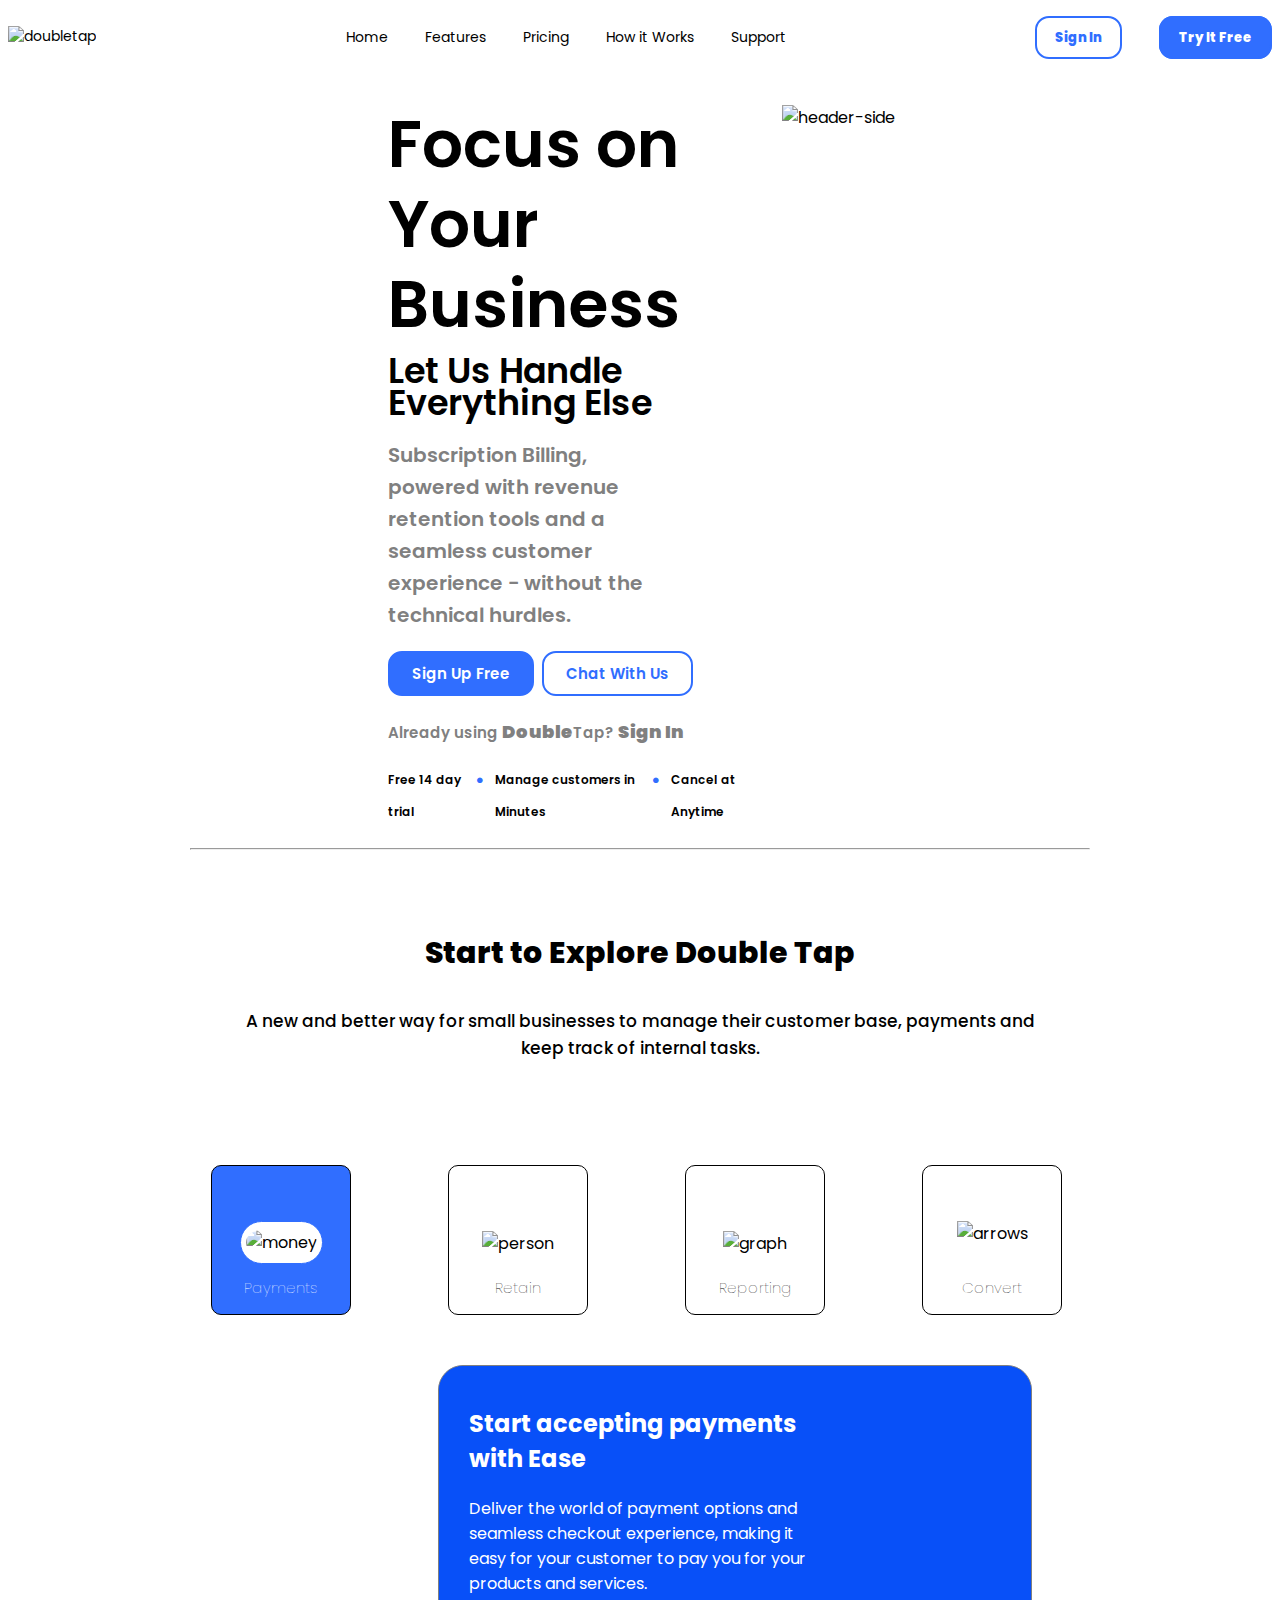
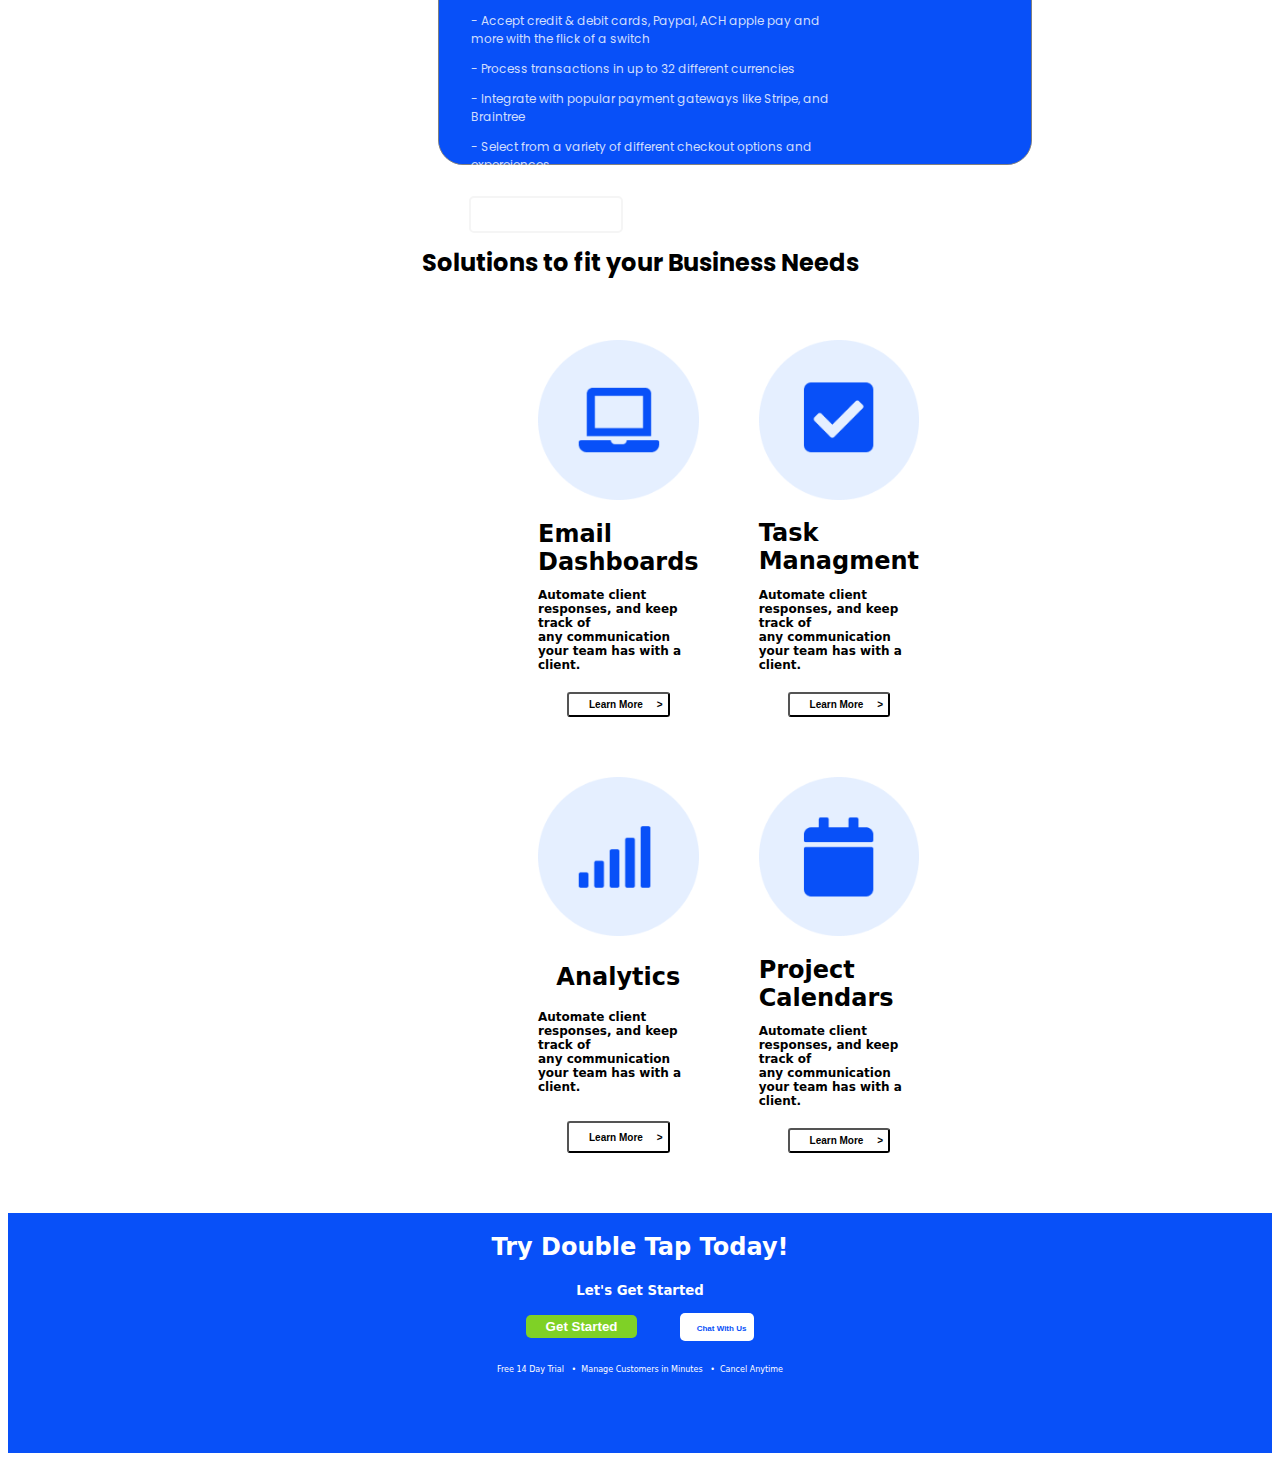
==== commit 08016bd7: "added_rightofcard" ====
--- a/index.html
+++ b/index.html
@@ -80,6 +80,25 @@
             </div>
         </div>
     </section>
+    <div class="grid-container1">
+        <div class="card">
+          <div class="img-1">
+            <img src="./images_how-it-works/credit-card-picture.png" alt="" />
+          </div>
+          <div class="right-of-card">
+            <h2>Start accepting payments with Ease</h2>
+            <p>Deliver the world of payment options and seamless checkout experience, making it easy for your customer to pay you for your products and services.
+            <ul>- Accept credit & debit cards, Paypal, ACH apple pay and more with the flick
+              of a switch </ul>
+            <ul>- Process transactions in up to 32 different currencies</ul>
+            <ul>- Integrate with popular payment gateways like Stripe, and Braintree</ul>
+            <ul>- Select from a variety of different checkout options and expereiences</ul>
+            </p>
+            <a href="" class="btn-white1">Learn More &nbsp&nbsp&nbsp&nbsp&nbsp&nbsp&nbsp&nbsp>
+            </a>
+          </div>
+        </div>
+      </div>
     <div class="lower-card">
         <h2 class="solutions">Solutions to fit your Business Needs</h2>
         <div class="card-grid">
--- a/main.css
+++ b/main.css
@@ -310,6 +310,64 @@
 * End Features Styling
 */
 
+/* 
+* Start Grid Container
+*/
+
+.grid-container1{
+    max-width: 100%;
+    margin: 40px auto;
+    margin-left: 80px;
+    margin-bottom: 80px;
+    padding: 0px 200px 0px 350px;
+    display: flex;
+    gap: 0px;
+    height: 400px;
+}
+
+.card{
+    display: flex; 
+    background: #0850f8;
+    border: 1px solid grey;
+    border-radius: 25px;
+    max-width: 100%;
+    width: 1000px;
+    margin-right: 40px;
+}
+.img-1{
+    background-color: white;
+    border-radius: 25px 0px 0px 25px;
+    padding-top: 100px;
+
+}
+.right-of-card{
+    background-color: #0850f8;
+    color: white;
+    padding-left: 30px;
+    border-radius: 25px;
+    padding-top: 20px;
+    padding-right: 200px;
+}
+.right-of-card ul{
+    font-size: 12px;
+    padding-left: 2px;
+    color: rgba(255, 255, 255, 0.815);
+}
+.btn-white1{
+    padding: 8px 8px 8px 40px;
+    font-size: 12px;
+    line-height: 50px;
+    font-weight: 800;
+    width: 200px;
+    color: rgba(255, 255, 255, 0.781);
+    border-radius: 5px;
+    border: 2px solid whitesmoke;
+    text-decoration: none;
+}
+
+/* 
+* End Grid Container
+*/
 
 body {
     position: relative;
@@ -327,6 +385,8 @@
     grid-template-rows: auto;
     justify-items: center;
     margin: 30px;
+    margin-left: 500px;
+    margin-right: 500px;
     /* padding-bottom: 16rem; */
 }
 
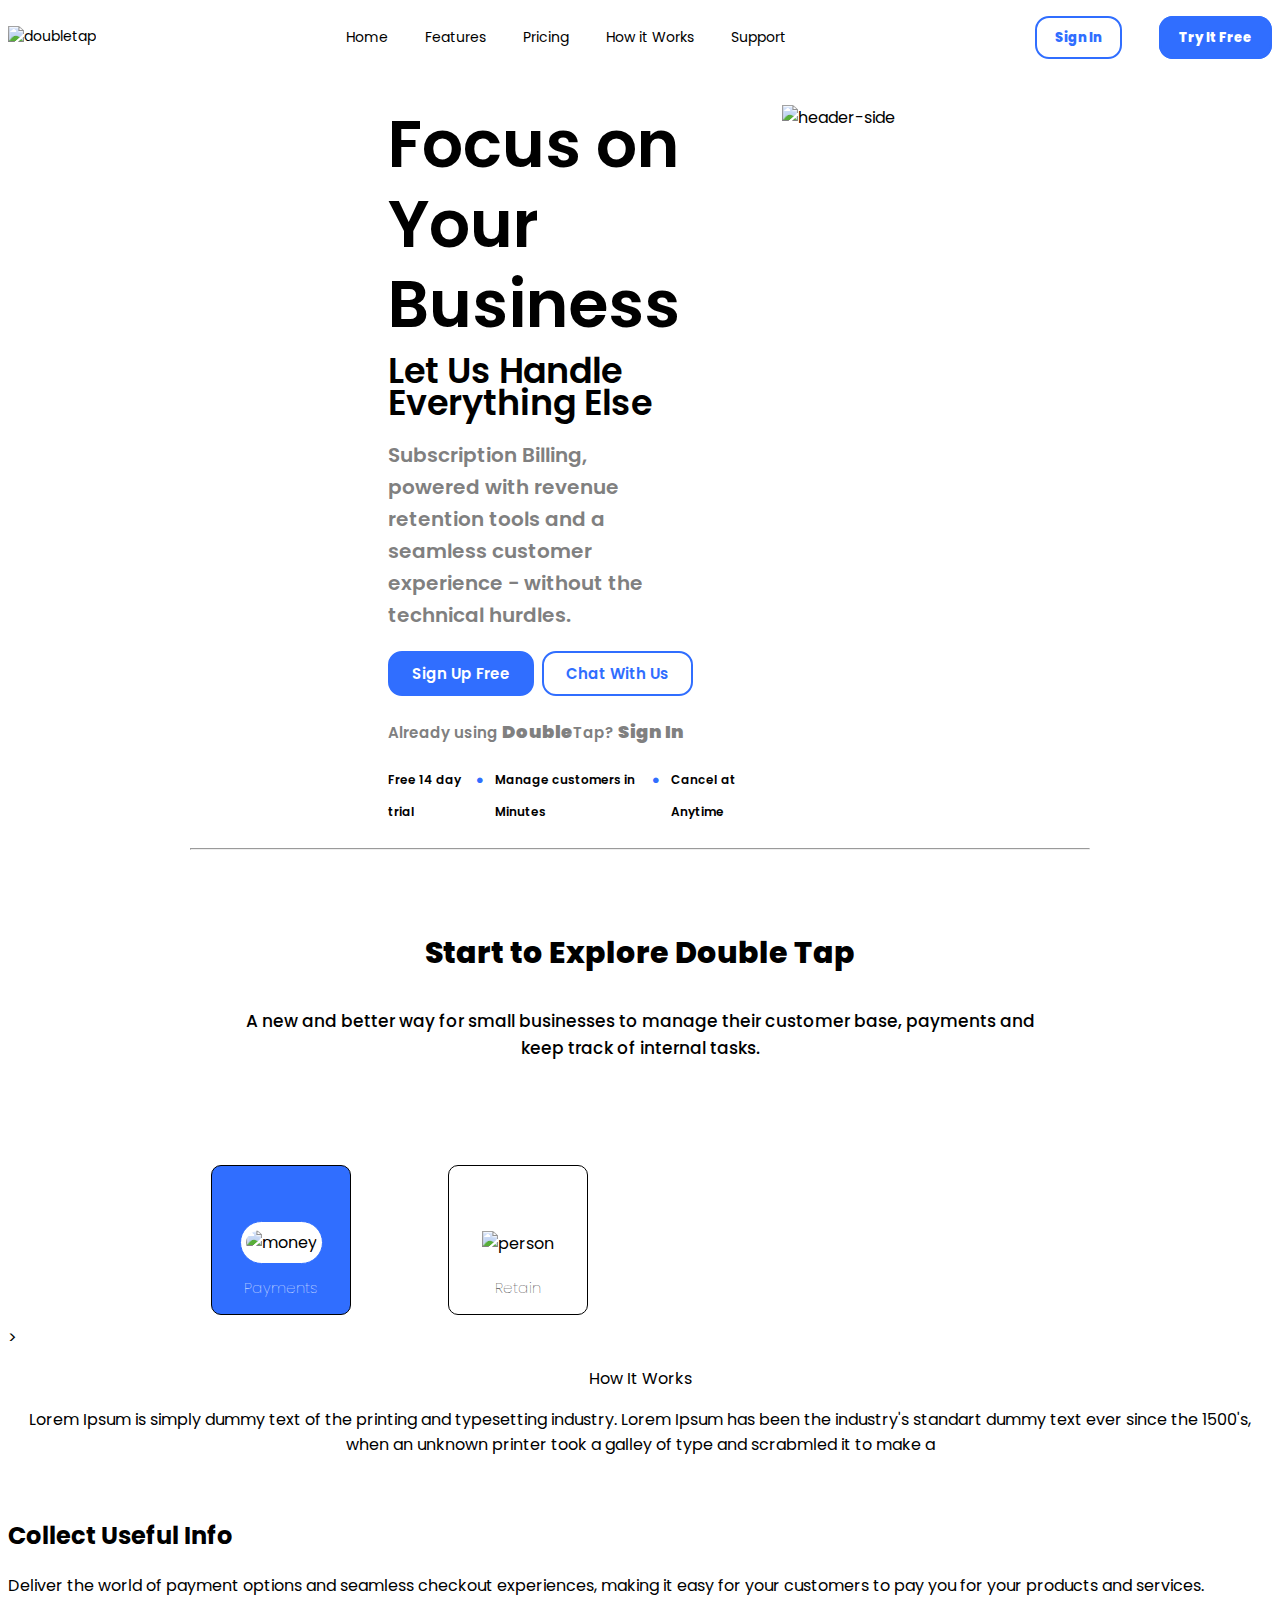
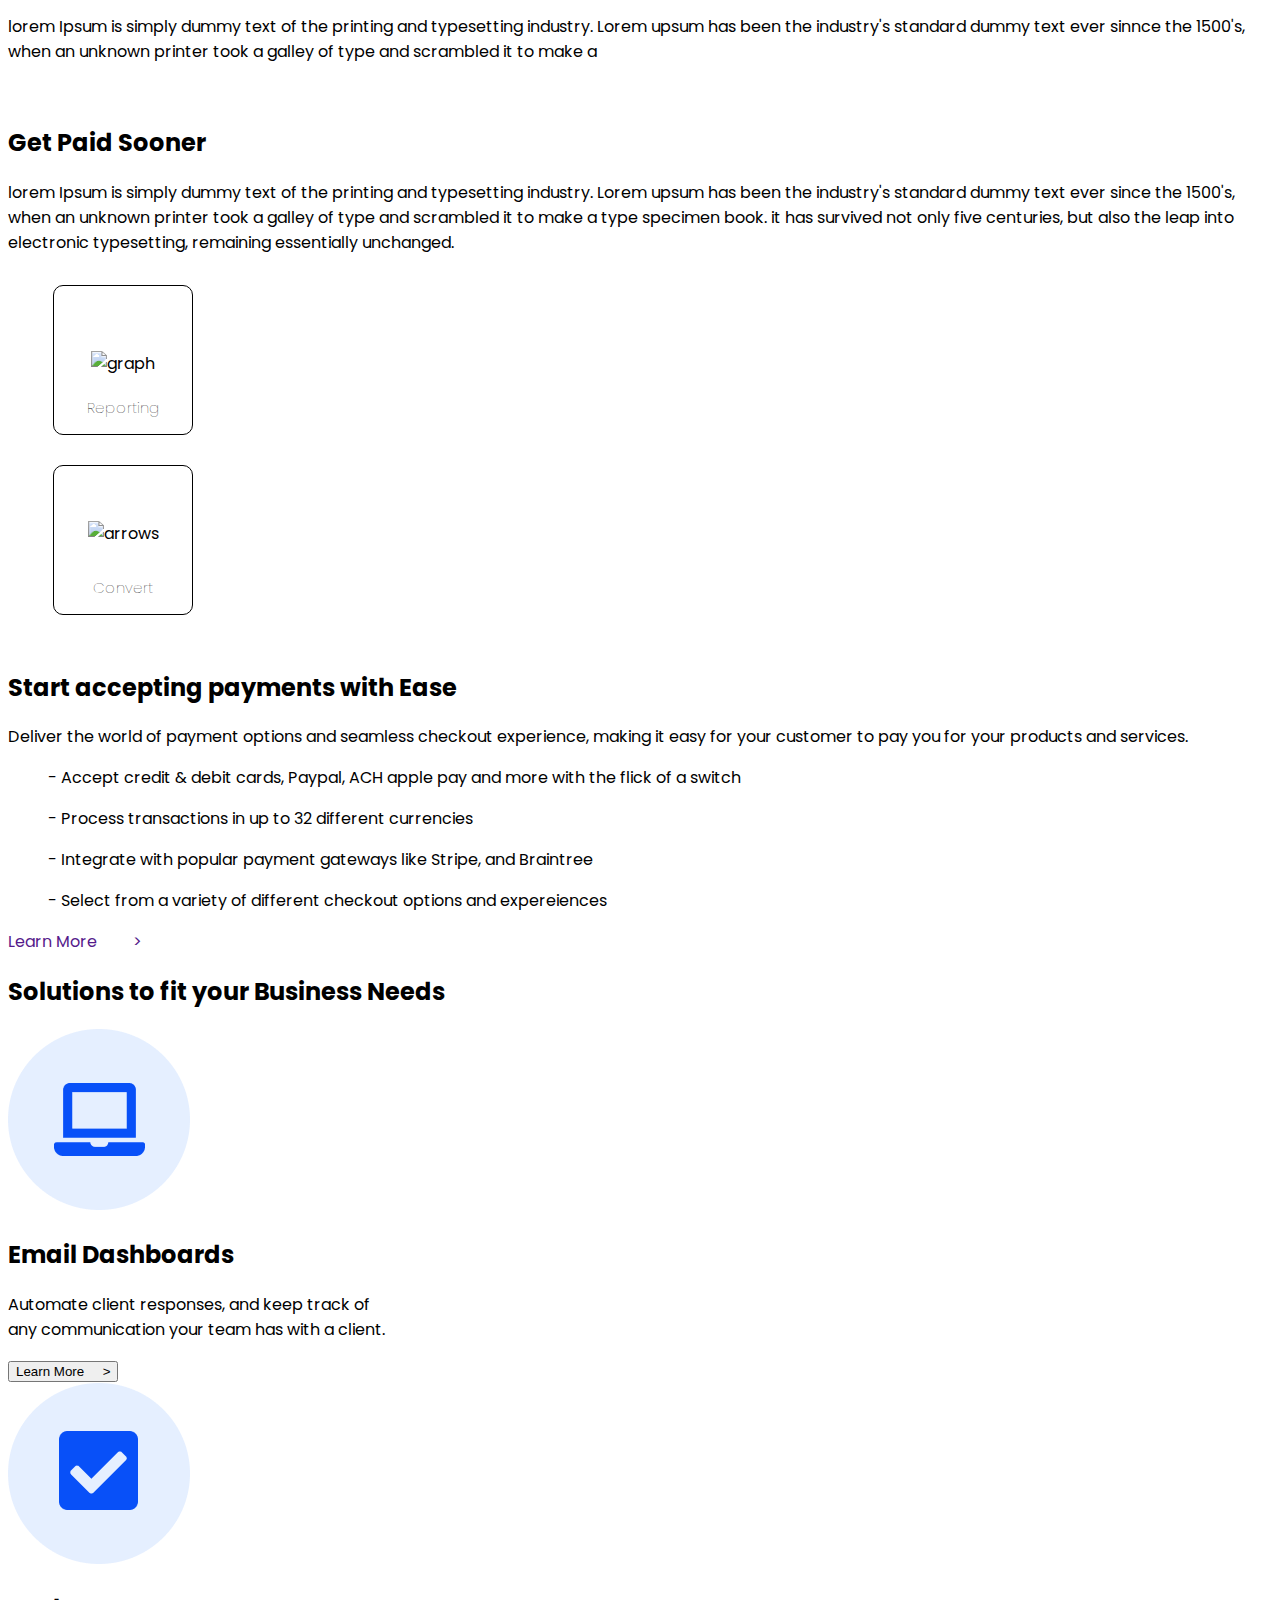
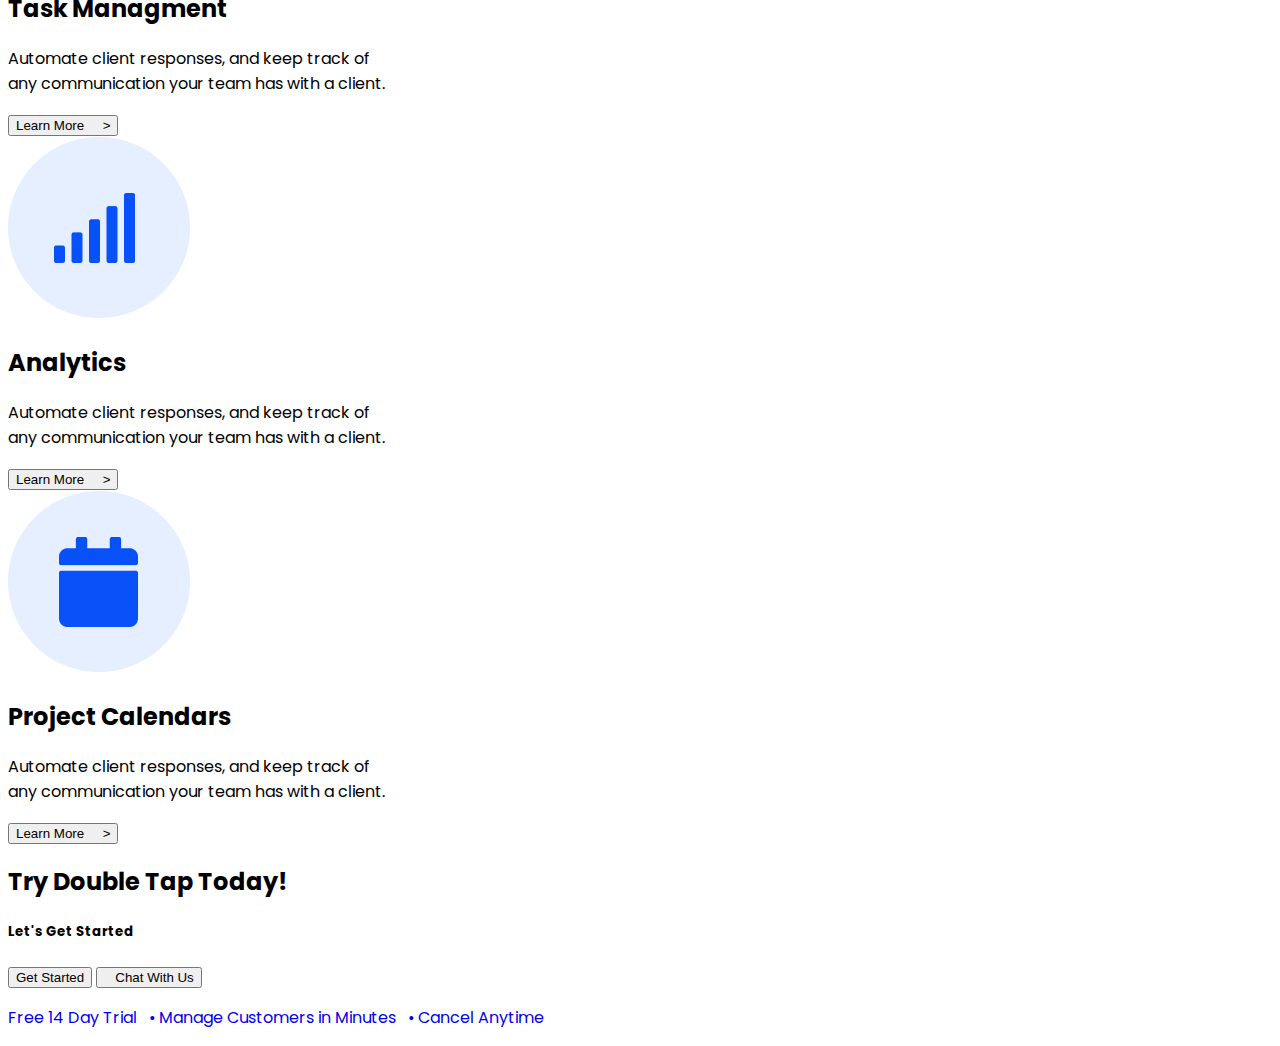
==== commit f210fdad: "Merge branch 'main' into main" ====
--- a/index.html
+++ b/index.html
@@ -70,6 +70,115 @@
                 <img src="./images_main/Page-1.png" alt="person">
                 <h3>Retain</h3>
             </div>
+        </section>
+ <!-- Section 2-->>
+       <div class="grid-container1">
+      <div class="grid-item-1">
+        <p>How It Works</p>
+        <p>
+          Lorem Ipsum is simply dummy text of the printing and typesetting
+          industry. Lorem Ipsum has been the industry's standart dummy text ever
+          since the 1500's, when an unknown printer took a galley of type and
+          scrabmled it to make a
+        </p>
+      </div>
+      <div class="card">
+        <div class="img-1">
+          <img src="./images_how-it-works/Collect-info.png" alt="" />
+        </div>
+        <div class="right-of-card">
+          <h2>Collect Useful Info</h2>
+          <p>
+            Deliver the world of payment options and seamless checkout
+             experiences, making it easy for your customers to pay you for your
+             products and services.
+          </p>
+        </div>
+      </div>
+    </div>
+
+    <div class="grid-container2">
+      <div class="grid-item-text">
+        <p>
+          lorem Ipsum is simply dummy text of the printing and typesetting
+           industry. Lorem upsum has been the industry's standard dummy text ever
+           sinnce the 1500's, when an unknown printer took a galley of type and
+           scrambled it to make a
+        </p>
+      </div>
+      <div class="card">
+        <div class="img-2">
+          <img src="./images_how-it-works/Take Payments.png" alt="" />
+        </div>
+        <div class="right-of-card">
+          <h2>Get Paid Sooner</h2>
+          <p2
+            >lorem Ipsum is simply dummy text of the printing and typesetting
+             industry. Lorem upsum has been the industry's standard dummy text
+             ever since the 1500's, when an unknown printer took a galley of type
+             and scrambled it to make a type specimen book. it has survived not
+             only five centuries, but also the leap into electronic typesetting,
+             remaining essentially unchanged.
+          </p2>
+        </div>
+      </div>
+    </div>
+  </body>
+</html>
+
+
+
+
+
+
+
+
+
+
+
+
+
+
+
+
+
+
+
+
+
+
+
+
+
+
+
+
+
+
+
+
+
+
+
+
+
+
+
+
+
+
+
+
+
+
+
+
+
+
+
+
+
+
             <div class="features-card graph">
                 <img src="./images_main/layer1.png" alt="graph">
                 <h3>Reporting</h3>
@@ -133,6 +242,7 @@
         </div>
     </div>
 
+
 </body>
 <footer>
     <div class="foot-box">
--- a/main.css
+++ b/main.css
@@ -311,6 +311,21 @@
 */
 
 /* 
+
+ Begin 1st container styling
+*/
+.grid-item-1{
+    text-align: center;
+
+.card{
+    display: flex;
+    align-items:center;
+    background: #0850f8;
+    border: 1px solid grey;
+    border-radius: 25px;
+    max-height: 400px;
+
+
 * Start Grid Container
 */
 
@@ -333,10 +348,53 @@
     max-width: 100%;
     width: 1000px;
     margin-right: 40px;
+
 }
 .img-1{
     background-color: white;
     border-radius: 25px 0px 0px 25px;
+
+}
+.grid-container1{
+    padding-bottom: 50px;
+}
+.grid-item-text{
+    padding-bottom: 50px;
+    text-align: center;
+}
+
+/* 
+ End 1st container styling
+*/
+
+
+/* 
+Begin 2nd container styling
+*/
+.img-2 img{
+    background-color: white;
+    padding-left: 80px;
+    max-height: 400px;
+    border-radius: 25px 0px 0px 25px;
+}
+.right-of-card{
+    width: 100%;
+    color: white;
+    text-align: center;
+    margin-left: 30px;
+    margin-right: 30px;
+}
+.card h2{
+    padding-bottom: 40px;
+    max-width: 500px;
+    padding-left: 30px;
+
+}
+
+/* 
+End 2nd container styling
+*/
+=======
     padding-top: 100px;
 
 }
@@ -489,4 +547,4 @@
 
 .chat-us i {
     font-size: 12px;
-}+}
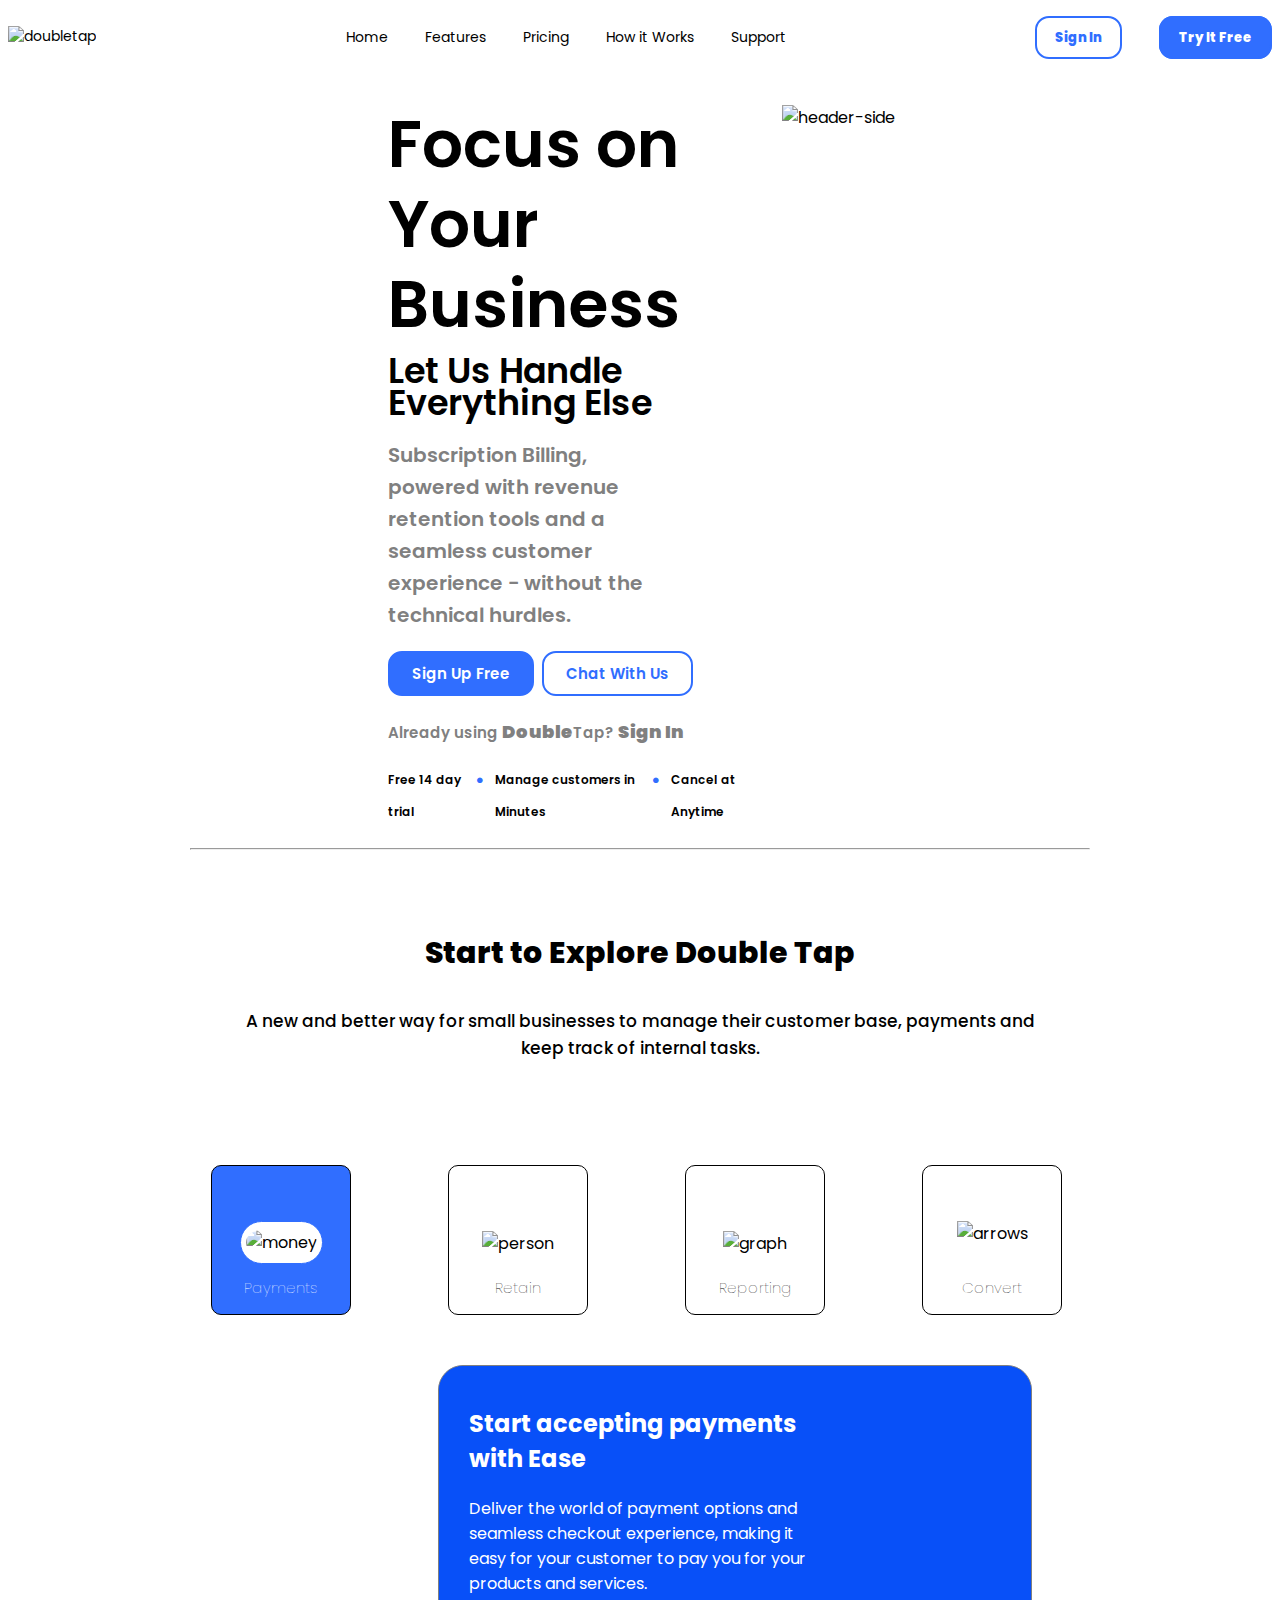
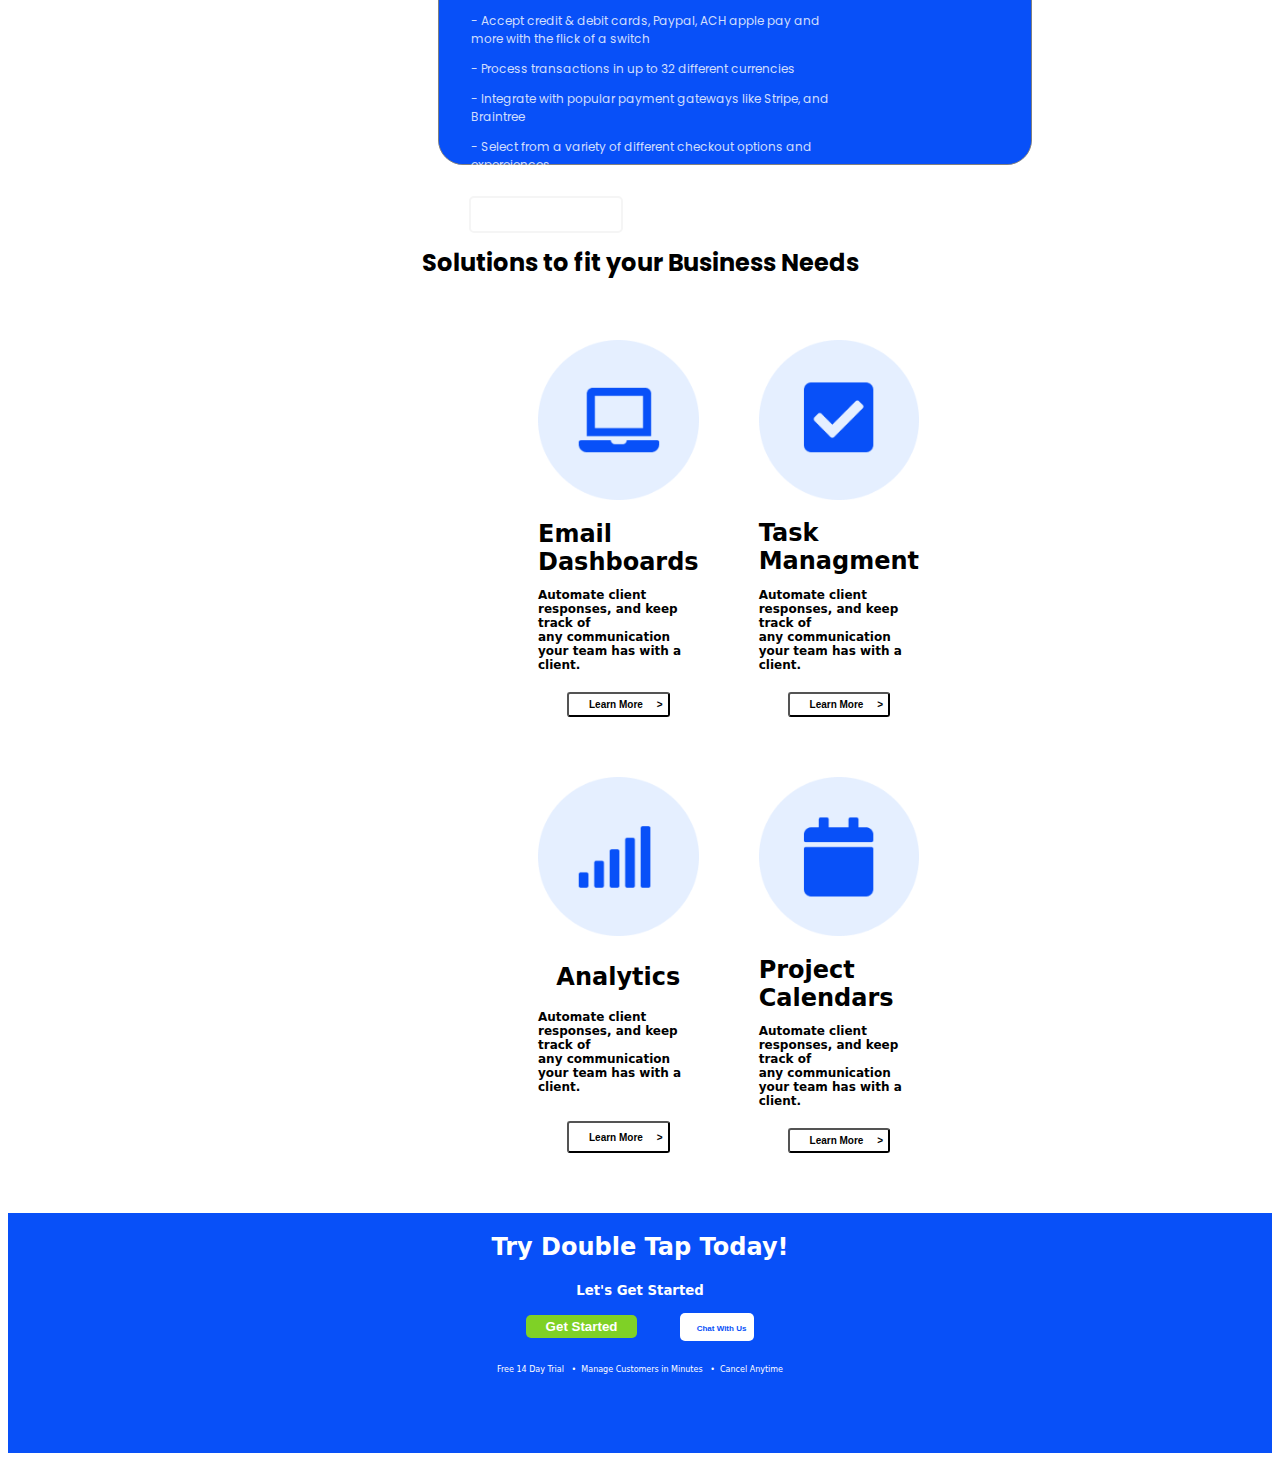
==== commit c2beac12: "added_howitworks" ====
--- a/index.html
+++ b/index.html
@@ -24,7 +24,7 @@
             <li><a href="#">Home</a></li>
             <li><a href="#">Features</a></li>
             <li><a href="#">Pricing</a></li>
-            <li><a href="#">How it Works</a></li>
+            <li><a href="./works.html">How it Works</a></li>
             <li><a href="#">Support</a></li>
         </ul>
         <ul class="nav-links nav-right">
@@ -70,115 +70,6 @@
                 <img src="./images_main/Page-1.png" alt="person">
                 <h3>Retain</h3>
             </div>
-        </section>
- <!-- Section 2-->>
-       <div class="grid-container1">
-      <div class="grid-item-1">
-        <p>How It Works</p>
-        <p>
-          Lorem Ipsum is simply dummy text of the printing and typesetting
-          industry. Lorem Ipsum has been the industry's standart dummy text ever
-          since the 1500's, when an unknown printer took a galley of type and
-          scrabmled it to make a
-        </p>
-      </div>
-      <div class="card">
-        <div class="img-1">
-          <img src="./images_how-it-works/Collect-info.png" alt="" />
-        </div>
-        <div class="right-of-card">
-          <h2>Collect Useful Info</h2>
-          <p>
-            Deliver the world of payment options and seamless checkout
-             experiences, making it easy for your customers to pay you for your
-             products and services.
-          </p>
-        </div>
-      </div>
-    </div>
-
-    <div class="grid-container2">
-      <div class="grid-item-text">
-        <p>
-          lorem Ipsum is simply dummy text of the printing and typesetting
-           industry. Lorem upsum has been the industry's standard dummy text ever
-           sinnce the 1500's, when an unknown printer took a galley of type and
-           scrambled it to make a
-        </p>
-      </div>
-      <div class="card">
-        <div class="img-2">
-          <img src="./images_how-it-works/Take Payments.png" alt="" />
-        </div>
-        <div class="right-of-card">
-          <h2>Get Paid Sooner</h2>
-          <p2
-            >lorem Ipsum is simply dummy text of the printing and typesetting
-             industry. Lorem upsum has been the industry's standard dummy text
-             ever since the 1500's, when an unknown printer took a galley of type
-             and scrambled it to make a type specimen book. it has survived not
-             only five centuries, but also the leap into electronic typesetting,
-             remaining essentially unchanged.
-          </p2>
-        </div>
-      </div>
-    </div>
-  </body>
-</html>
-
-
-
-
-
-
-
-
-
-
-
-
-
-
-
-
-
-
-
-
-
-
-
-
-
-
-
-
-
-
-
-
-
-
-
-
-
-
-
-
-
-
-
-
-
-
-
-
-
-
-
-
-
-
             <div class="features-card graph">
                 <img src="./images_main/layer1.png" alt="graph">
                 <h3>Reporting</h3>
@@ -242,7 +133,6 @@
         </div>
     </div>
 
-
 </body>
 <footer>
     <div class="foot-box">
--- a/main.css
+++ b/main.css
@@ -311,21 +311,6 @@
 */
 
 /* 
-
- Begin 1st container styling
-*/
-.grid-item-1{
-    text-align: center;
-
-.card{
-    display: flex;
-    align-items:center;
-    background: #0850f8;
-    border: 1px solid grey;
-    border-radius: 25px;
-    max-height: 400px;
-
-
 * Start Grid Container
 */
 
@@ -348,53 +333,10 @@
     max-width: 100%;
     width: 1000px;
     margin-right: 40px;
-
 }
 .img-1{
     background-color: white;
     border-radius: 25px 0px 0px 25px;
-
-}
-.grid-container1{
-    padding-bottom: 50px;
-}
-.grid-item-text{
-    padding-bottom: 50px;
-    text-align: center;
-}
-
-/* 
- End 1st container styling
-*/
-
-
-/* 
-Begin 2nd container styling
-*/
-.img-2 img{
-    background-color: white;
-    padding-left: 80px;
-    max-height: 400px;
-    border-radius: 25px 0px 0px 25px;
-}
-.right-of-card{
-    width: 100%;
-    color: white;
-    text-align: center;
-    margin-left: 30px;
-    margin-right: 30px;
-}
-.card h2{
-    padding-bottom: 40px;
-    max-width: 500px;
-    padding-left: 30px;
-
-}
-
-/* 
-End 2nd container styling
-*/
-=======
     padding-top: 100px;
 
 }
